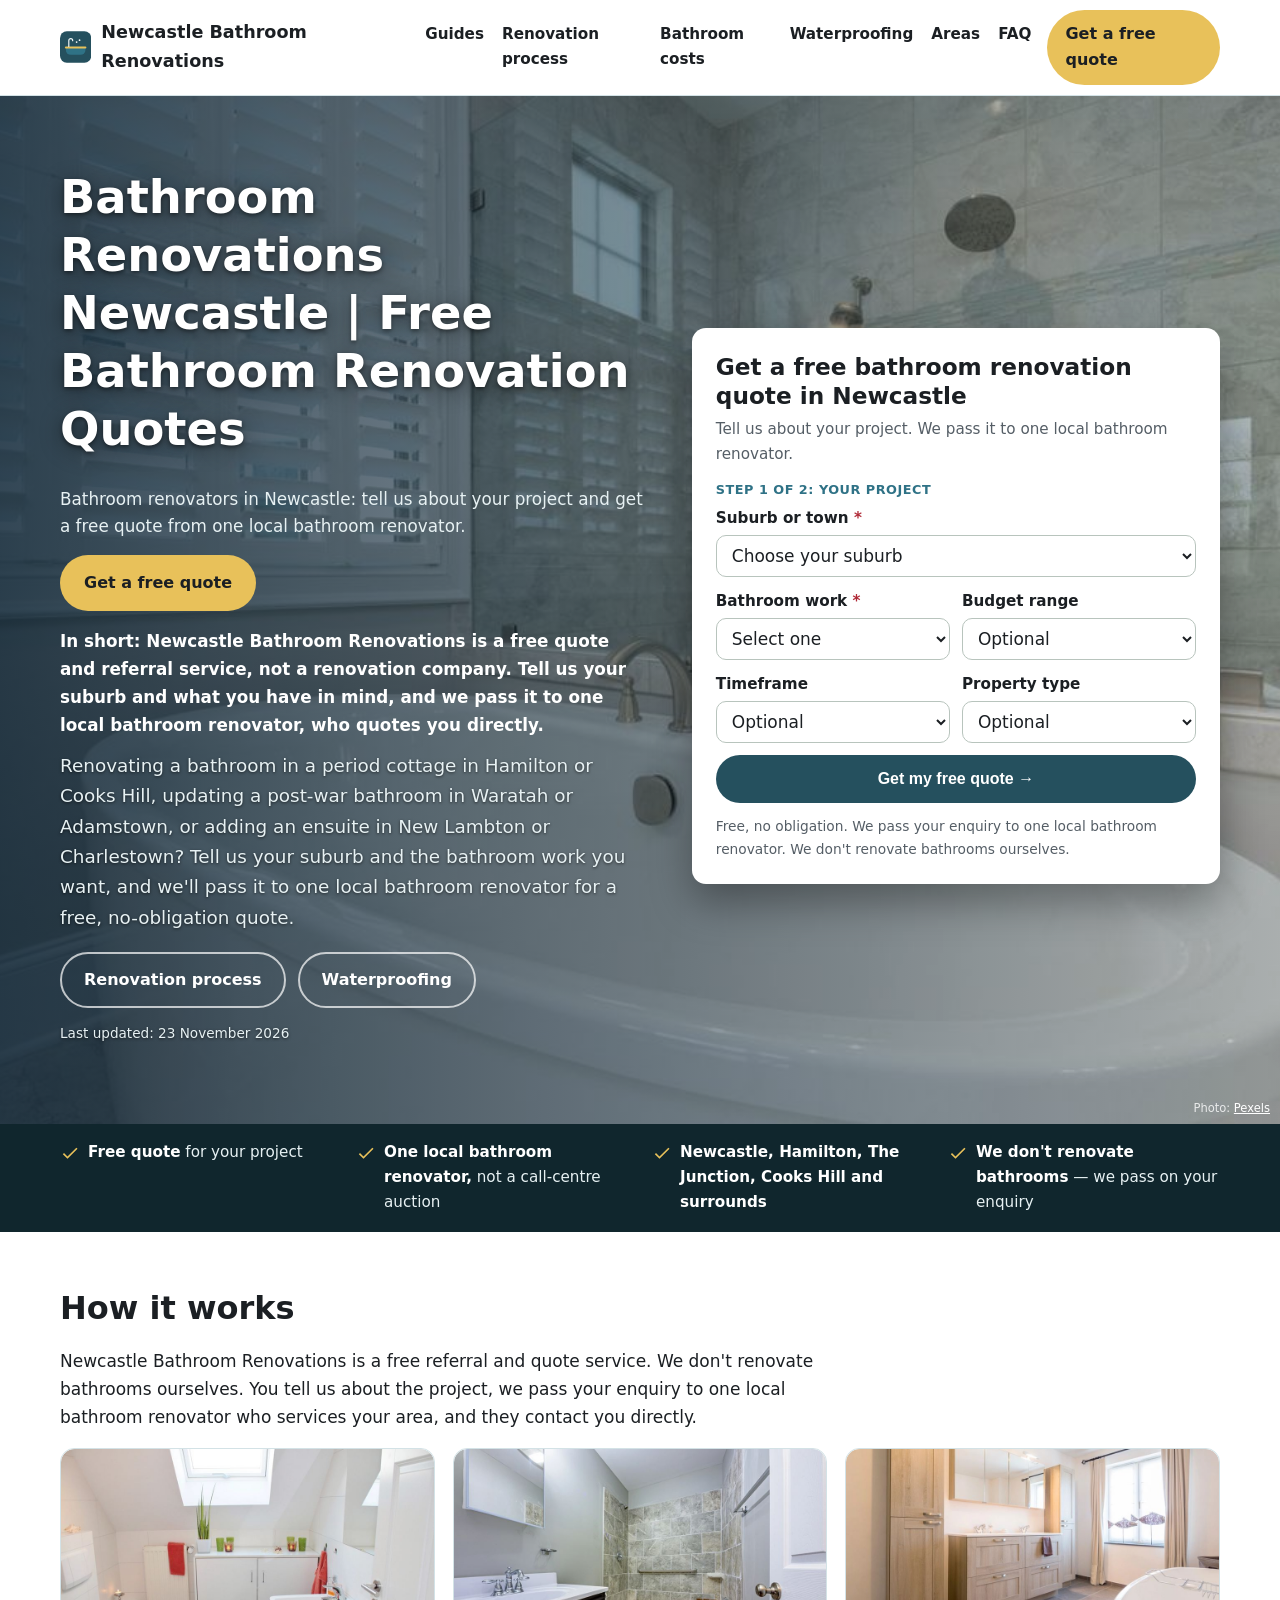
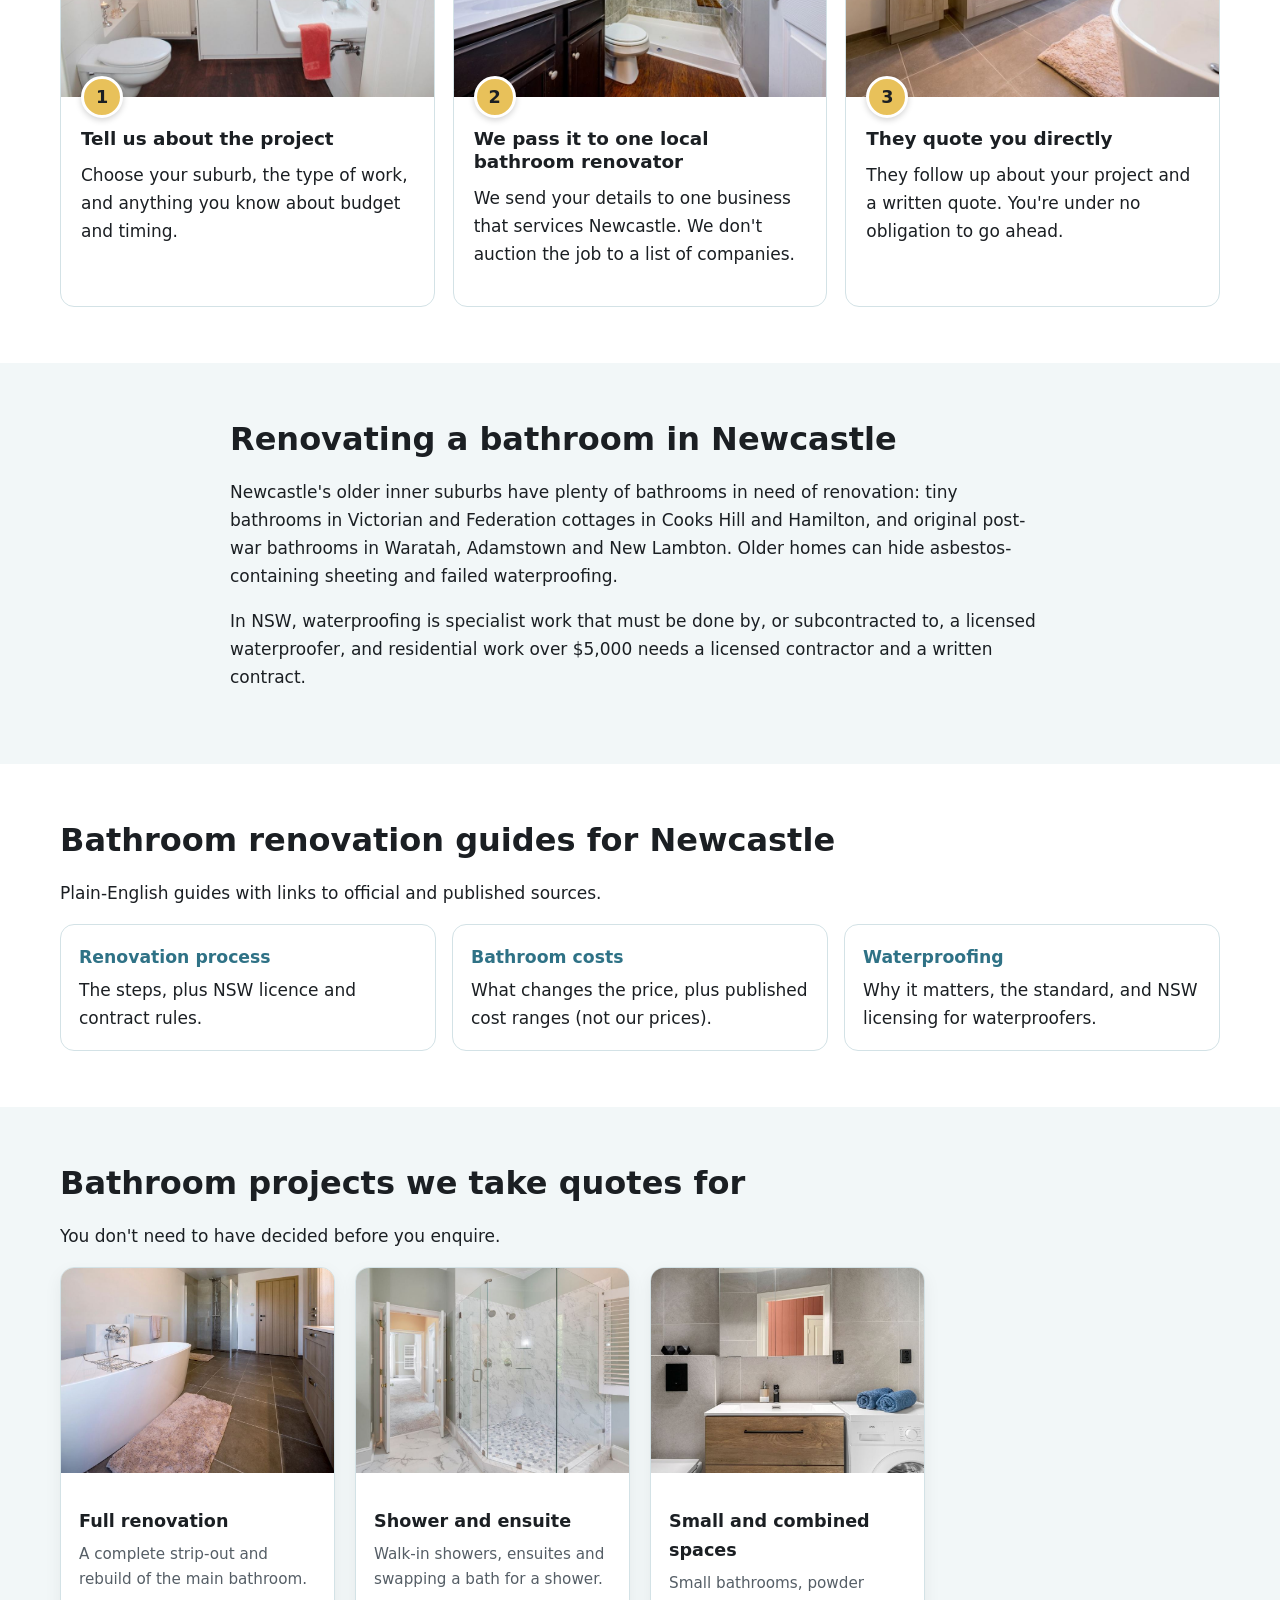
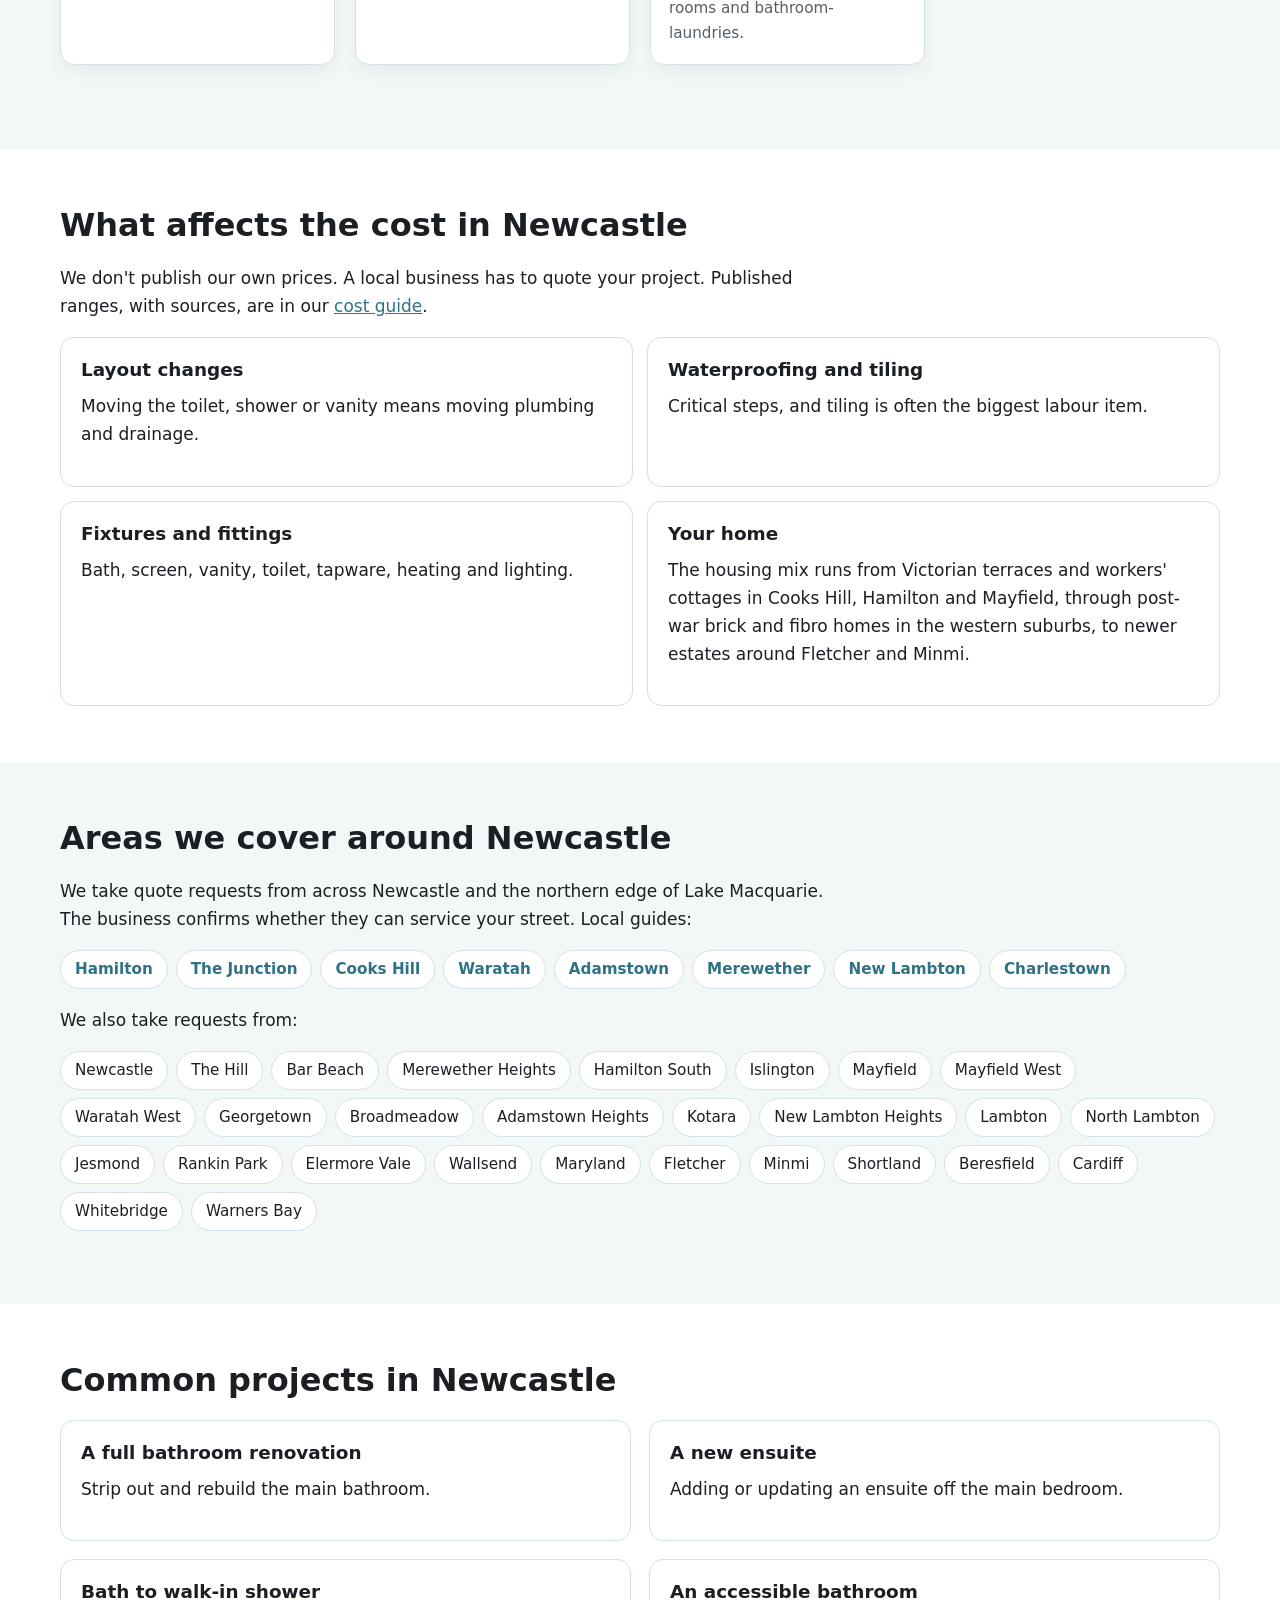
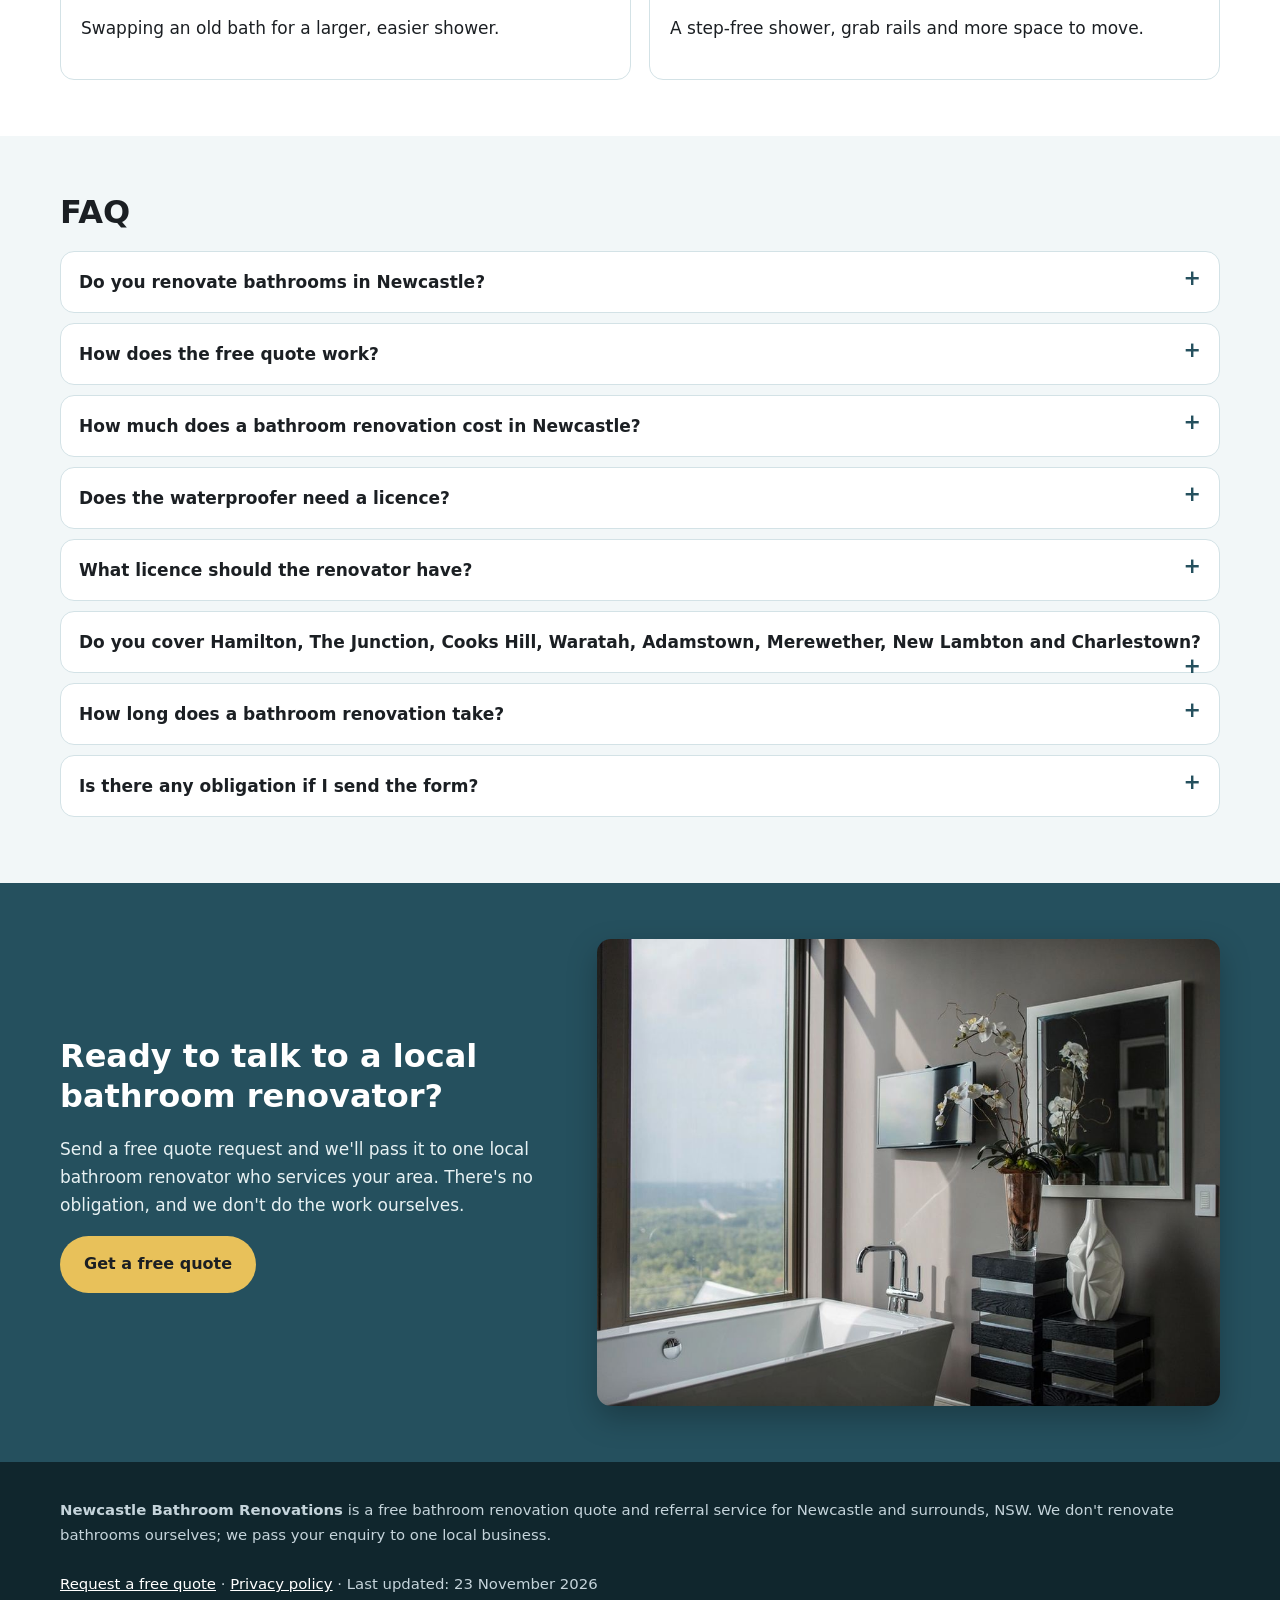
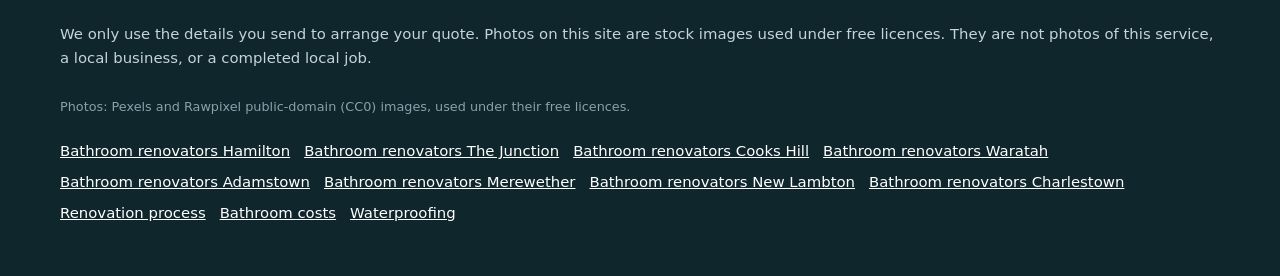
==== index.html @ 6551cc4e "Initial site build" ====
<!doctype html>
<html lang="en-AU">
<head>
<meta charset="utf-8">
<!-- Search Console verification meta tag goes here once the property is created -->
<meta name="viewport" content="width=device-width, initial-scale=1">
<title>Bathroom Renovations Newcastle | Free Bathroom Renovation Quotes</title>
<meta name="description" content="Bathroom renovators in Newcastle, including Hamilton, The Junction, Cooks Hill, Waratah, Adamstown, Merewether, New Lambton and Charlestown. Get a free quote from one local bathroom renovator. We don&#x27;t renovate bathrooms ourselves.">
<link rel="canonical" href="https://newcastlebathroomrenovations.com.au/">
<link rel="icon" href="/favicon.svg" type="image/svg+xml">
<meta name="theme-color" content="#25505e">
<meta property="og:type" content="website">
<meta property="og:locale" content="en_AU">
<meta property="og:site_name" content="Newcastle Bathroom Renovations">
<meta property="og:title" content="Bathroom Renovations Newcastle | Free Bathroom Renovation Quotes">
<meta property="og:description" content="Bathroom renovators in Newcastle, including Hamilton, The Junction, Cooks Hill, Waratah, Adamstown, Merewether, New Lambton and Charlestown. Get a free quote from one local bathroom renovator. We don&#x27;t renovate bathrooms ourselves.">
<meta property="og:url" content="https://newcastlebathroomrenovations.com.au/">
<meta property="og:image" content="https://newcastlebathroomrenovations.com.au/img/hero.jpg">
<meta name="twitter:card" content="summary_large_image">
<meta name="twitter:image" content="https://newcastlebathroomrenovations.com.au/img/hero.jpg">
<script>document.documentElement.classList.add('js')</script>
<link rel="stylesheet" href="/styles.css">
<!-- GA4: Google tag (gtag.js) goes here once the GA4 property for newcastlebathroomrenovations.com.au is created.
<script async src="https://www.googletagmanager.com/gtag/js?id=G-XXXXXXXXXX"></script>
<script>window.dataLayer=window.dataLayer||[];function gtag(){dataLayer.push(arguments);}gtag('js',new Date());gtag('config','G-XXXXXXXXXX');</script>
-->
<script type="application/ld+json">
{
 "@context": "https://schema.org",
 "@type": "WebPage",
 "@id": "https://newcastlebathroomrenovations.com.au/#webpage",
 "url": "https://newcastlebathroomrenovations.com.au/",
 "name": "Bathroom Renovations Newcastle | Free Bathroom Renovation Quotes",
 "description": "Bathroom renovators in Newcastle, including Hamilton, The Junction, Cooks Hill, Waratah, Adamstown, Merewether, New Lambton and Charlestown. Get a free quote from one local bathroom renovator. We don't renovate bathrooms ourselves.",
 "inLanguage": "en-AU",
 "dateModified": "2026-11-23",
 "isPartOf": {
  "@id": "https://newcastlebathroomrenovations.com.au/#website"
 },
 "about": {
  "@id": "https://newcastlebathroomrenovations.com.au/#business"
 }
}
</script>
<script type="application/ld+json">
{
 "@context": "https://schema.org",
 "@type": "LocalBusiness",
 "@id": "https://newcastlebathroomrenovations.com.au/#business",
 "name": "Newcastle Bathroom Renovations",
 "url": "https://newcastlebathroomrenovations.com.au/",
 "description": "Bathroom renovators in Newcastle, including Hamilton, The Junction, Cooks Hill, Waratah, Adamstown, Merewether, New Lambton and Charlestown. Get a free quote from one local bathroom renovator. We don't renovate bathrooms ourselves. A free referral and quote service. It doesn't renovate bathrooms; one local business quotes and does the work.",
 "image": "https://newcastlebathroomrenovations.com.au/img/hero.jpg",
 "areaServed": [
  {
   "@type": "Place",
   "name": "Newcastle, NSW"
  },
  {
   "@type": "Place",
   "name": "Hamilton, NSW"
  },
  {
   "@type": "Place",
   "name": "The Junction, NSW"
  },
  {
   "@type": "Place",
   "name": "Cooks Hill, NSW"
  },
  {
   "@type": "Place",
   "name": "Waratah, NSW"
  },
  {
   "@type": "Place",
   "name": "Adamstown, NSW"
  },
  {
   "@type": "Place",
   "name": "Merewether, NSW"
  },
  {
   "@type": "Place",
   "name": "New Lambton, NSW"
  },
  {
   "@type": "Place",
   "name": "Charlestown, NSW"
  }
 ]
}
</script>
<script type="application/ld+json">
{
 "@context": "https://schema.org",
 "@type": "WebSite",
 "@id": "https://newcastlebathroomrenovations.com.au/#website",
 "name": "Newcastle Bathroom Renovations",
 "url": "https://newcastlebathroomrenovations.com.au/",
 "inLanguage": "en-AU",
 "dateModified": "2026-11-23"
}
</script>
<script type="application/ld+json">
{
 "@context": "https://schema.org",
 "@type": "Service",
 "@id": "https://newcastlebathroomrenovations.com.au/#service",
 "name": "Bathroom renovation quotes in Newcastle",
 "serviceType": "Bathroom renovator referral and quote service",
 "url": "https://newcastlebathroomrenovations.com.au/",
 "provider": {
  "@id": "https://newcastlebathroomrenovations.com.au/#business"
 },
 "areaServed": [
  {
   "@type": "Place",
   "name": "Newcastle, NSW"
  },
  {
   "@type": "Place",
   "name": "Hamilton, NSW"
  },
  {
   "@type": "Place",
   "name": "The Junction, NSW"
  },
  {
   "@type": "Place",
   "name": "Cooks Hill, NSW"
  },
  {
   "@type": "Place",
   "name": "Waratah, NSW"
  },
  {
   "@type": "Place",
   "name": "Adamstown, NSW"
  },
  {
   "@type": "Place",
   "name": "Merewether, NSW"
  },
  {
   "@type": "Place",
   "name": "New Lambton, NSW"
  },
  {
   "@type": "Place",
   "name": "Charlestown, NSW"
  }
 ]
}
</script>
<script type="application/ld+json">
{
 "@context": "https://schema.org",
 "@type": "FAQPage",
 "mainEntity": [
  {
   "@type": "Question",
   "name": "Do you renovate bathrooms in Newcastle?",
   "acceptedAnswer": {
    "@type": "Answer",
    "text": "No. Newcastle Bathroom Renovations is a free quote and referral service. We pass your enquiry to one local bathroom renovator who services your area, and they contact you directly."
   }
  },
  {
   "@type": "Question",
   "name": "How does the free quote work?",
   "acceptedAnswer": {
    "@type": "Answer",
    "text": "Tell us your suburb, the bathroom work you want and your contact details. We send that to one local bathroom renovator, who follows up to inspect and quote. There's no charge and no obligation."
   }
  },
  {
   "@type": "Question",
   "name": "How much does a bathroom renovation cost in Newcastle?",
   "acceptedAnswer": {
    "@type": "Answer",
    "text": "It depends on size, layout changes, waterproofing, tiling and fittings. We don't publish our own prices. Our bathroom cost guide links to published national ranges."
   }
  },
  {
   "@type": "Question",
   "name": "Does the waterproofer need a licence?",
   "acceptedAnswer": {
    "@type": "Answer",
    "text": "In NSW, waterproofing is specialist work. A renovator must subcontract it to a contractor licensed for waterproofing. See our waterproofing guide."
   }
  },
  {
   "@type": "Question",
   "name": "What licence should the renovator have?",
   "acceptedAnswer": {
    "@type": "Answer",
    "text": "In NSW, residential work over $5,000 needs a licensed contractor and a written contract, and work over $20,000 needs Home Building Compensation cover before any deposit."
   }
  },
  {
   "@type": "Question",
   "name": "Do you cover Hamilton, The Junction, Cooks Hill, Waratah, Adamstown, Merewether, New Lambton and Charlestown?",
   "acceptedAnswer": {
    "@type": "Answer",
    "text": "Yes. We take requests from across Newcastle and nearby areas. The renovator confirms whether they can service your street."
   }
  },
  {
   "@type": "Question",
   "name": "How long does a bathroom renovation take?",
   "acceptedAnswer": {
    "@type": "Answer",
    "text": "It depends on the size and scope, and on waterproofing cure times. We don't publish a standard timeframe. Ask the renovator for a written timeline with the quote."
   }
  },
  {
   "@type": "Question",
   "name": "Is there any obligation if I send the form?",
   "acceptedAnswer": {
    "@type": "Answer",
    "text": "No. The request is free, and you don't have to accept the quote."
   }
  }
 ]
}
</script>
</head>
<body>
<a class="skip-link" href="#main">Skip to content</a>
<header class="site-header">
  <div class="wrap">
    <a class="brand" href="/" aria-label="Newcastle Bathroom Renovations home">
      <svg viewBox="0 0 64 64" aria-hidden="true"><rect width="64" height="64" rx="14" fill="#25505e"/><path d="M12 34h40v4a10 10 0 0 1-10 10H22a10 10 0 0 1-10-10z" fill="#2f7286"/><rect x="10" y="31" width="44" height="4" rx="2" fill="#e8c15a"/><path d="M18 31V19a4 4 0 0 1 8 0" fill="none" stroke="#f2f7f8" stroke-width="2.4" stroke-linecap="round"/><circle cx="34" cy="22" r="1.8" fill="#f2f7f8"/><circle cx="40" cy="18" r="1.8" fill="#f2f7f8"/></svg>
      Newcastle Bathroom Renovations
    </a>
    <nav class="nav" aria-label="Main">
      <a href="/#guides">Guides</a><a href="/bathroom-renovation-process/">Renovation process</a><a href="/bathroom-renovation-costs/">Bathroom costs</a><a href="/bathroom-waterproofing/">Waterproofing</a><a href="/#areas">Areas</a><a href="/#faq">FAQ</a>
    </nav>
    <a class="btn btn-call header-call" href="#quote">Get a free quote</a>
  </div>
</header>
<main id="main">
<section class="hero" aria-labelledby="h1">
  <picture class="hero-bg">
    <source media="(max-width: 700px)" srcset="/img/hero-mobile.jpg" width="684" height="720">
    <img src="/img/hero.jpg" width="1280" height="720" alt="Bright bathroom with a freestanding bath and a glass-screened shower" fetchpriority="high" decoding="async">
  </picture>
  <div class="wrap hero-grid">
    <div class="hero-copy">
      <h1 id="h1">Bathroom Renovations Newcastle | Free Bathroom Renovation Quotes</h1>
      <p class="h3-tag">Bathroom renovators in Newcastle: tell us about your project and get a free quote from one local bathroom renovator.</p>
      <p class="h3-cta"><a class="btn btn-call btn-xl" href="#quote">Get a free quote</a></p>
      <p class="summary">In short: Newcastle Bathroom Renovations is a free quote and referral service, not a renovation company. Tell us your suburb and what you have in mind, and we pass it to one local bathroom renovator, who quotes you directly.</p>
      <p class="lead">Renovating a bathroom in a period cottage in Hamilton or Cooks Hill, updating a post-war bathroom in Waratah or Adamstown, or adding an ensuite in New Lambton or Charlestown? Tell us your suburb and the bathroom work you want, and we&#x27;ll pass it to one local bathroom renovator for a free, no-obligation quote.</p>
      <div class="ctas"><a class="btn btn-ghost" href="/bathroom-renovation-process/">Renovation process</a><a class="btn btn-ghost" href="/bathroom-waterproofing/">Waterproofing</a></div>
      <p class="updated">Last updated: 23 November 2026</p>
    </div>
    <div class="hero-form-card" id="quote">
      <h2 id="quote-h">Get a free bathroom renovation quote in Newcastle</h2>
      <p class="form-intro">Tell us about your project. We pass it to one local bathroom renovator.</p>
      <form class="quote-form two-step" id="quote-form" data-form="bathroom_renovation_quote" action="https://formsubmit.co/quotes@newcastlebathroomrenovations.com.au" method="post" novalidate>
        <input type="hidden" name="_subject" value="New quote request – newcastlebathroomrenovations.com.au">
        <input type="hidden" name="_captcha" value="true">
        <input type="hidden" name="_template" value="table">
        <input type="hidden" name="_next" value="https://newcastlebathroomrenovations.com.au/thanks.html?lead=1">
        <input type="hidden" name="_autoresponse" value="Thanks for your bathroom renovation request. We&#x27;ve received it and are passing it to a local bathroom renovator, who&#x27;ll be in touch about your project.">
        <input type="text" name="_honey" style="display:none" tabindex="-1" autocomplete="off" aria-hidden="true">
        <input type="hidden" name="source" value="newcastlebathroomrenovations.com.au">
        <fieldset class="step step-1">
          <legend class="step-label">Step 1 of 2: your project</legend>
          <div class="full"><label for="suburb">Suburb or town <span class="req" aria-hidden="true">*</span></label>
            <select id="suburb" name="suburb" required><option value="">Choose your suburb</option><option>Newcastle</option><option>Cooks Hill</option><option>The Hill</option><option>Bar Beach</option><option>Merewether</option><option>Merewether Heights</option><option>The Junction</option><option>Hamilton</option><option>Hamilton South</option><option>Islington</option><option>Mayfield</option><option>Mayfield West</option><option>Waratah</option><option>Waratah West</option><option>Georgetown</option><option>Broadmeadow</option><option>Adamstown</option><option>Adamstown Heights</option><option>Kotara</option><option>New Lambton</option><option>New Lambton Heights</option><option>Lambton</option><option>North Lambton</option><option>Jesmond</option><option>Rankin Park</option><option>Elermore Vale</option><option>Wallsend</option><option>Maryland</option><option>Fletcher</option><option>Minmi</option><option>Shortland</option><option>Beresfield</option><option>Charlestown</option><option>Cardiff</option><option>Whitebridge</option><option>Warners Bay</option><option value="Other">Other (tell us below)</option></select></div>
          <div class="full other-wrap"><label for="suburb_other">Other suburb or town</label><input id="suburb_other" name="suburb_other" type="text" autocomplete="address-level2"></div>
          <div><label for="proj_type">Bathroom work <span class="req" aria-hidden="true">*</span></label>
            <select id="proj_type" name="bathroom_work" required><option value="">Select one</option><option>Full bathroom renovation</option><option>Ensuite</option><option>Shower or bath update</option><option>Accessible bathroom</option><option>Bathroom and laundry</option><option>Not sure</option></select></div>
          <div><label for="budget">Budget range</label>
            <select id="budget" name="budget"><option value="">Optional</option><option>Under $15,000</option><option>$15,000–$25,000</option><option>$25,000–$35,000</option><option>$35,000–$50,000</option><option>$50,000 or more</option><option>Not sure / want advice</option></select></div>
          <div><label for="timeframe">Timeframe</label>
            <select id="timeframe" name="timeframe"><option value="">Optional</option><option>ASAP / within a month</option><option>Next 1–3 months</option><option>3–6 months</option><option>6–12 months</option><option>Just researching</option></select></div>
          <div><label for="extra1">Property type</label>
            <select id="extra1" name="property_type"><option value="">Optional</option><option>House</option><option>Unit or apartment</option><option>Townhouse</option><option>Not sure</option></select></div>
          <div class="full js-only"><button class="btn btn-primary btn-block" type="button" id="to-step-2">Get my free quote →</button></div>
          <p class="microcopy full">Free, no obligation. We pass your enquiry to one local bathroom renovator. We don't renovate bathrooms ourselves.</p>
          <p class="form-error full" id="step1-error" role="alert" hidden>Please choose your suburb and the bathroom work you want.</p>
        </fieldset>
        <fieldset class="step step-2" id="step-2">
          <legend class="step-label">Step 2 of 2: your details</legend>
          <div><label for="name">Name <span class="req" aria-hidden="true">*</span></label><input id="name" name="name" type="text" autocomplete="name" required></div>
          <div><label for="phone">Phone <span class="req" aria-hidden="true">*</span></label><input id="phone" name="phone" type="tel" autocomplete="tel" inputmode="tel" required></div>
          <div class="full"><label for="email">Email <span class="req" aria-hidden="true">*</span></label><input id="email" name="email" type="email" autocomplete="email" required></div>
          <div class="full"><label for="message">Anything else we should pass on?</label><textarea id="message" name="message" rows="2" placeholder="e.g. main bathroom in Hamilton, swap the bath for a walk-in shower"></textarea></div>
          <p class="consent full">By sending this form you agree we can share your details with one local bathroom renovator so they can quote for your project. See our <a href="/privacy.html">privacy policy</a>.</p>
          <div class="full step2-actions"><button class="btn btn-primary" type="submit">Send my quote request</button><button class="btn-link js-only" type="button" id="back-1">← Back</button></div>
        </fieldset>
      </form>
    </div>
  </div>
  <p class="photo-credit">Photo: <a href="https://www.pexels.com/photo/elegant-bathroom-with-freestanding-tub-and-shower-36777588/" rel="noopener">Pexels</a></p>
</section>
<section class="trust" aria-label="Why use this service">
  <ul class="wrap trust-list">
    <li><svg viewBox="0 0 24 24" aria-hidden="true"><path fill="currentColor" d="M9 16.2 4.8 12l-1.4 1.4L9 19 21 7l-1.4-1.4z"/></svg><span><strong>Free quote</strong> for your project</span></li>
    <li><svg viewBox="0 0 24 24" aria-hidden="true"><path fill="currentColor" d="M9 16.2 4.8 12l-1.4 1.4L9 19 21 7l-1.4-1.4z"/></svg><span><strong>One local bathroom renovator,</strong> not a call-centre auction</span></li>
    <li><svg viewBox="0 0 24 24" aria-hidden="true"><path fill="currentColor" d="M9 16.2 4.8 12l-1.4 1.4L9 19 21 7l-1.4-1.4z"/></svg><span><strong>Newcastle, Hamilton, The Junction, Cooks Hill and surrounds</strong></span></li>
    <li><svg viewBox="0 0 24 24" aria-hidden="true"><path fill="currentColor" d="M9 16.2 4.8 12l-1.4 1.4L9 19 21 7l-1.4-1.4z"/></svg><span><strong>We don't renovate bathrooms</strong> — we pass on your enquiry</span></li>
  </ul>
</section>
<section id="how" aria-labelledby="how-h">
  <div class="wrap">
    <h2 id="how-h">How it works</h2>
    <p class="intro">Newcastle Bathroom Renovations is a free referral and quote service. We don't renovate bathrooms ourselves. You tell us about the project, we pass your enquiry to one local bathroom renovator who services your area, and they contact you directly.</p>
    <div class="grid grid-3">
      <article class="card step-card">
        <div class="step-img"><img src="/img/step1.jpg" width="900" height="600" alt="Illustration for telling us about your project" loading="lazy" decoding="async"></div>
        <div class="step-body"><span class="step-num">1</span><h3>Tell us about the project</h3><p>Choose your suburb, the type of work, and anything you know about budget and timing.</p></div>
      </article>
      <article class="card step-card">
        <div class="step-img"><img src="/img/step2.jpg" width="900" height="600" alt="Illustration for passing the enquiry to a local business" loading="lazy" decoding="async"></div>
        <div class="step-body"><span class="step-num">2</span><h3>We pass it to one local bathroom renovator</h3><p>We send your details to one business that services Newcastle. We don't auction the job to a list of companies.</p></div>
      </article>
      <article class="card step-card">
        <div class="step-img"><img src="/img/step3.jpg" width="900" height="600" alt="Illustration for a site visit and written quote" loading="lazy" decoding="async"></div>
        <div class="step-body"><span class="step-num">3</span><h3>They quote you directly</h3><p>They follow up about your project and a written quote. You're under no obligation to go ahead.</p></div>
      </article>
    </div>
  </div>
</section>
<section class="alt" id="local" aria-labelledby="local-h">
  <div class="wrap narrow-copy">
    <h2 id="local-h">Renovating a bathroom in Newcastle</h2>
    <p>Newcastle's older inner suburbs have plenty of bathrooms in need of renovation: tiny bathrooms in Victorian and Federation cottages in Cooks Hill and Hamilton, and original post-war bathrooms in Waratah, Adamstown and New Lambton. Older homes can hide asbestos-containing sheeting and failed waterproofing.</p><p>In NSW, waterproofing is specialist work that must be done by, or subcontracted to, a licensed waterproofer, and residential work over $5,000 needs a licensed contractor and a written contract.</p>
  </div>
</section>
<section id="guides" aria-labelledby="guides-h">
  <div class="wrap">
    <h2 id="guides-h">Bathroom renovation guides for Newcastle</h2>
    <p class="intro">Plain-English guides with links to official and published sources.</p>
    <div class="guide-cards"><a href="/bathroom-renovation-process/"><strong>Renovation process</strong> The steps, plus NSW licence and contract rules.</a><a href="/bathroom-renovation-costs/"><strong>Bathroom costs</strong> What changes the price, plus published cost ranges (not our prices).</a><a href="/bathroom-waterproofing/"><strong>Waterproofing</strong> Why it matters, the standard, and NSW licensing for waterproofers.</a></div>
  </div>
</section>
<section class="alt" id="types" aria-labelledby="types-h">
  <div class="wrap">
    <h2 id="types-h">Bathroom projects we take quotes for</h2>
    <p class="intro">You don't need to have decided before you enquire.</p>
    <div class="photo-cards type-grid">
      <a class="photo-card" href="/bathroom-renovation-process/"><span class="pc-img"><img src="/img/type1.jpg" width="900" height="675" alt="Bathroom with a freestanding bath and timber floor" loading="lazy" decoding="async"></span><span class="pc-body"><strong class="pc-title">Full renovation</strong><span class="pc-text">A complete strip-out and rebuild of the main bathroom.</span></span></a>
      <a class="photo-card" href="/bathroom-renovation-process/"><span class="pc-img"><img src="/img/type2.jpg" width="900" height="675" alt="Walk-in shower with marble-look tiles and a glass screen" loading="lazy" decoding="async"></span><span class="pc-body"><strong class="pc-title">Shower and ensuite</strong><span class="pc-text">Walk-in showers, ensuites and swapping a bath for a shower.</span></span></a>
      <a class="photo-card" href="/bathroom-renovation-process/"><span class="pc-img"><img src="/img/type3.jpg" width="900" height="675" alt="Small modern bathroom with a timber vanity and washing machine" loading="lazy" decoding="async"></span><span class="pc-body"><strong class="pc-title">Small and combined spaces</strong><span class="pc-text">Small bathrooms, powder rooms and bathroom-laundries.</span></span></a>
    </div>
  </div>
</section>
<section id="costs" aria-labelledby="costs-h">
  <div class="wrap">
    <h2 id="costs-h">What affects the cost in Newcastle</h2>
    <p class="intro">We don't publish our own prices. A local business has to quote your project. Published ranges, with sources, are in our <a href="/bathroom-renovation-costs/">cost guide</a>.</p>
    <div class="factor-grid"><article class="card"><h3>Layout changes</h3><p>Moving the toilet, shower or vanity means moving plumbing and drainage.</p></article><article class="card"><h3>Waterproofing and tiling</h3><p>Critical steps, and tiling is often the biggest labour item.</p></article><article class="card"><h3>Fixtures and fittings</h3><p>Bath, screen, vanity, toilet, tapware, heating and lighting.</p></article><article class="card"><h3>Your home</h3><p>The housing mix runs from Victorian terraces and workers&#x27; cottages in Cooks Hill, Hamilton and Mayfield, through post-war brick and fibro homes in the western suburbs, to newer estates around Fletcher and Minmi.</p></article></div>
  </div>
</section>
<section class="alt" id="areas" aria-labelledby="areas-h">
  <div class="wrap">
    <h2 id="areas-h">Areas we cover around Newcastle</h2>
    <p class="intro">We take quote requests from across Newcastle and the northern edge of Lake Macquarie. The business confirms whether they can service your street. Local guides:</p>
    <ul class="areas"><li><a href="/bathroom-renovations-hamilton/">Hamilton</a></li><li><a href="/bathroom-renovations-the-junction/">The Junction</a></li><li><a href="/bathroom-renovations-cooks-hill/">Cooks Hill</a></li><li><a href="/bathroom-renovations-waratah/">Waratah</a></li><li><a href="/bathroom-renovations-adamstown/">Adamstown</a></li><li><a href="/bathroom-renovations-merewether/">Merewether</a></li><li><a href="/bathroom-renovations-new-lambton/">New Lambton</a></li><li><a href="/bathroom-renovations-charlestown/">Charlestown</a></li></ul>
    <p class="intro">We also take requests from:</p>
    <ul class="areas"><li>Newcastle</li><li>The Hill</li><li>Bar Beach</li><li>Merewether Heights</li><li>Hamilton South</li><li>Islington</li><li>Mayfield</li><li>Mayfield West</li><li>Waratah West</li><li>Georgetown</li><li>Broadmeadow</li><li>Adamstown Heights</li><li>Kotara</li><li>New Lambton Heights</li><li>Lambton</li><li>North Lambton</li><li>Jesmond</li><li>Rankin Park</li><li>Elermore Vale</li><li>Wallsend</li><li>Maryland</li><li>Fletcher</li><li>Minmi</li><li>Shortland</li><li>Beresfield</li><li>Cardiff</li><li>Whitebridge</li><li>Warners Bay</li></ul>
  </div>
</section>
<section id="jobs" aria-labelledby="jobs-h">
  <div class="wrap">
    <h2 id="jobs-h">Common projects in Newcastle</h2>
    <div class="grid grid-2"><article class="card"><h3>A full bathroom renovation</h3><p>Strip out and rebuild the main bathroom.</p></article><article class="card"><h3>A new ensuite</h3><p>Adding or updating an ensuite off the main bedroom.</p></article><article class="card"><h3>Bath to walk-in shower</h3><p>Swapping an old bath for a larger, easier shower.</p></article><article class="card"><h3>An accessible bathroom</h3><p>A step-free shower, grab rails and more space to move.</p></article></div>
  </div>
</section>
<section class="alt" id="faq" aria-labelledby="faq-h">
  <div class="wrap">
    <h2 id="faq-h">FAQ</h2>
    <details><summary>Do you renovate bathrooms in Newcastle?</summary><p>No. Newcastle Bathroom Renovations is a free quote and referral service. We pass your enquiry to one local bathroom renovator who services your area, and they contact you directly.</p></details>
<details><summary>How does the free quote work?</summary><p>Tell us your suburb, the bathroom work you want and your contact details. We send that to one local bathroom renovator, who follows up to inspect and quote. There's no charge and no obligation.</p></details>
<details><summary>How much does a bathroom renovation cost in Newcastle?</summary><p>It depends on size, layout changes, waterproofing, tiling and fittings. We don't publish our own prices. Our <a href="/bathroom-renovation-costs/">bathroom cost guide</a> links to published national ranges.</p></details>
<details><summary>Does the waterproofer need a licence?</summary><p>In NSW, waterproofing is specialist work. A renovator must subcontract it to a contractor licensed for waterproofing. See our <a href="/bathroom-waterproofing/">waterproofing guide</a>.</p></details>
<details><summary>What licence should the renovator have?</summary><p>In NSW, residential work over $5,000 needs a licensed contractor and a written contract, and work over $20,000 needs Home Building Compensation cover before any deposit.</p></details>
<details><summary>Do you cover Hamilton, The Junction, Cooks Hill, Waratah, Adamstown, Merewether, New Lambton and Charlestown?</summary><p>Yes. We take requests from across Newcastle and nearby areas. The renovator confirms whether they can service your street.</p></details>
<details><summary>How long does a bathroom renovation take?</summary><p>It depends on the size and scope, and on waterproofing cure times. We don't publish a standard timeframe. Ask the renovator for a written timeline with the quote.</p></details>
<details><summary>Is there any obligation if I send the form?</summary><p>No. The request is free, and you don't have to accept the quote.</p></details>
  </div>
</section>
<section class="quote" id="close" aria-labelledby="close-h">
  <div class="wrap closing-grid">
    <div>
      <h2 id="close-h">Ready to talk to a local bathroom renovator?</h2>
      <p>Send a free quote request and we'll pass it to one local bathroom renovator who services your area. There's no obligation, and we don't do the work ourselves.</p>
      <p><a class="btn btn-call" href="#quote">Get a free quote</a></p>
    </div>
    <div class="closing-photo"><img src="/img/closing.jpg" width="1000" height="750" alt="Closing illustration" loading="lazy" decoding="async"></div>
  </div>
</section>
</main>
<footer class="site-footer">
  <div class="wrap">
    <p><strong>Newcastle Bathroom Renovations</strong> is a free bathroom renovation quote and referral service for Newcastle and surrounds, NSW. We don't renovate bathrooms ourselves; we pass your enquiry to one local business.</p>
    <p><a href="#quote">Request a free quote</a> · <a href="/privacy.html">Privacy policy</a> · Last updated: 23 November 2026</p>
    <p>We only use the details you send to arrange your quote. Photos on this site are stock images used under free licences. They are not photos of this service, a local business, or a completed local job.</p>
    <p class="credit-line">Photos: Pexels and Rawpixel public-domain (CC0) images, used under their free licences.</p>
    <p class="footer-links"><a href="/bathroom-renovations-hamilton/">Bathroom renovators Hamilton</a> <a href="/bathroom-renovations-the-junction/">Bathroom renovators The Junction</a> <a href="/bathroom-renovations-cooks-hill/">Bathroom renovators Cooks Hill</a> <a href="/bathroom-renovations-waratah/">Bathroom renovators Waratah</a> <a href="/bathroom-renovations-adamstown/">Bathroom renovators Adamstown</a> <a href="/bathroom-renovations-merewether/">Bathroom renovators Merewether</a> <a href="/bathroom-renovations-new-lambton/">Bathroom renovators New Lambton</a> <a href="/bathroom-renovations-charlestown/">Bathroom renovators Charlestown</a> <a href="/bathroom-renovation-process/">Renovation process</a> <a href="/bathroom-renovation-costs/">Bathroom costs</a> <a href="/bathroom-waterproofing/">Waterproofing</a></p>
  </div>
</footer>

<div class="mobile-call" aria-label="Quick contact">
  <a class="btn btn-call" href="#quote">Get a free quote</a>
</div>
<script src="/form.js" defer></script>
<script>(function(){var b=document.querySelector('.mobile-call'),q=document.getElementById('quote');if(!b||!q||!('IntersectionObserver' in window))return;new IntersectionObserver(function(e){b.classList.toggle('mc-off',e[0].isIntersecting)},{threshold:.15}).observe(q)})();</script>

</body>
</html>
---- styles.css ----
:root{
  --green:#25505e;--green-2:#2f7286;--yellow:#e8c15a;--ink:#1b1f23;--muted:#555e66;
  --bg:#ffffff;--soft:#f2f7f8;--line:#d3e2e6;--radius:14px;--max:1200px;
}
*{box-sizing:border-box}
html{scroll-behavior:smooth}
body{margin:0;font-family:system-ui,-apple-system,"Segoe UI",Roboto,Arial,sans-serif;color:var(--ink);background:var(--bg);line-height:1.65;font-size:17px;padding-bottom:72px}
@media(min-width:800px){body{padding-bottom:0}}
img,svg{max-width:100%}
a{color:var(--green-2)}
a:focus-visible,button:focus-visible,input:focus-visible,select:focus-visible,textarea:focus-visible{outline:3px solid var(--yellow);outline-offset:2px}
.wrap{max-width:var(--max);margin:0 auto;padding:0 20px}
.skip-link{position:absolute;left:-999px;top:0;background:#fff;padding:8px 12px;z-index:100}
.skip-link:focus{left:8px}
h1,h2,h3{line-height:1.25;margin:0 0 .6em}
h1{font-size:clamp(1.9rem,4.5vw,2.9rem)}
h2{font-size:clamp(1.5rem,3vw,2rem);margin-top:0}
h3{font-size:1.15rem}
p{margin:0 0 1em}

/* header */
.site-header{background:#fff;border-bottom:1px solid var(--line);position:sticky;top:0;z-index:50}
.site-header .wrap{display:flex;align-items:center;justify-content:space-between;gap:16px;padding-top:10px;padding-bottom:10px}
.brand{display:flex;align-items:center;gap:10px;font-weight:800;color:var(--ink);text-decoration:none;font-size:1.1rem}
.brand svg{width:34px;height:34px}
.nav{display:none;gap:18px}
.nav a{color:var(--ink);text-decoration:none;font-weight:600;font-size:.95rem}
.nav a:hover{color:var(--green-2)}
@media(min-width:900px){.nav{display:flex}}

/* buttons */
.btn{display:inline-flex;align-items:center;justify-content:center;gap:8px;font-weight:700;border-radius:999px;padding:13px 22px;text-decoration:none;border:2px solid transparent;cursor:pointer;font-size:1rem}
.btn svg{width:20px;height:20px}
.btn-call{background:var(--yellow);color:#1b1f23}
.btn-call:hover{background:#e8c15a}
.btn-ghost{background:transparent;color:#fff;border-color:rgba(255,255,255,.7)}
.btn-ghost:hover{background:rgba(255,255,255,.12)}
.btn-primary{background:var(--green);color:#fff}
.btn-primary:hover{background:var(--green-2)}
.header-call{display:none}
@media(min-width:600px){.header-call{display:inline-flex;padding:9px 16px}}

/* hero */
.hero{background:linear-gradient(135deg,#25505e 0%,#2f7286 60%,#2f7286 100%);color:#fff;padding:48px 0 56px}
.hero .wrap{display:grid;gap:32px}
@media(min-width:900px){.hero .wrap{grid-template-columns:1.15fr .85fr;align-items:center}}
.hero p.lead{font-size:1.15rem;color:#e7f1f3;max-width:38em}
.hero .ctas{display:flex;flex-wrap:wrap;gap:12px;margin:22px 0 18px}
.ticks{list-style:none;padding:0;margin:0;display:grid;gap:6px;color:#e7f1f3}
.ticks li{display:flex;gap:8px;align-items:flex-start}
.ticks svg{flex:0 0 20px;width:20px;height:20px;margin-top:3px}
.hero-card{background:#fff;color:var(--ink);border-radius:var(--radius);padding:22px;box-shadow:0 12px 30px rgba(0,0,0,.18)}
.hero-card h2{font-size:1.25rem}
.hero-card ol{margin:0;padding-left:1.2em}
.hero-card li{margin-bottom:.5em}

/* sections */
section{padding:56px 0}
section.alt{background:var(--soft)}
.intro{max-width:46em}
.grid{display:grid;gap:18px}
@media(min-width:700px){.grid-2{grid-template-columns:1fr 1fr}.grid-3{grid-template-columns:repeat(3,1fr)}}
.card{background:#fff;border:1px solid var(--line);border-radius:var(--radius);padding:20px}
.card .size{display:inline-block;background:var(--green);color:#fff;font-weight:800;border-radius:8px;padding:3px 10px;margin-bottom:8px}
.icon{width:36px;height:36px;color:var(--green);margin-bottom:6px}

table{width:100%;border-collapse:collapse;background:#fff;border-radius:var(--radius);overflow:hidden;border:1px solid var(--line)}
caption{text-align:left;font-weight:700;padding:0 0 10px}
th,td{padding:12px 14px;text-align:left;border-bottom:1px solid var(--line);vertical-align:top}
th{background:#e4eef0;font-size:.95rem}
.table-scroll{overflow-x:auto}
.note{font-size:.93rem;color:var(--muted)}
.yes h3{color:var(--green)}
.no h3{color:#b02a37}
ul.clean{padding-left:1.1em;margin:0}
ul.clean li{margin-bottom:.35em}

.areas{display:flex;flex-wrap:wrap;gap:8px;list-style:none;padding:0;margin:0 0 1em}
.areas li{background:#fff;border:1px solid var(--line);border-radius:999px;padding:6px 14px;font-size:.95rem}

/* faq */
details{background:#fff;border:1px solid var(--line);border-radius:var(--radius);padding:4px 18px;margin-bottom:10px}
summary{cursor:pointer;font-weight:700;padding:12px 0;list-style:none}
summary::-webkit-details-marker{display:none}
summary::after{content:"+";float:right;font-size:1.3rem;line-height:1;color:var(--green)}
details[open] summary::after{content:"–"}

/* form */
.quote{background:var(--green);color:#fff}
.quote .wrap{display:grid;gap:28px}
@media(min-width:900px){.quote .wrap{grid-template-columns:.8fr 1.2fr}}
.quote p{color:#e7f1f3}
form.quote-form{background:#fff;color:var(--ink);border-radius:var(--radius);padding:22px;display:grid;gap:14px}
@media(min-width:600px){form.quote-form{grid-template-columns:1fr 1fr}.full{grid-column:1/-1}}
label{display:block;font-weight:600;font-size:.95rem;margin-bottom:4px}
input,select,textarea{width:100%;font:inherit;padding:11px 12px;border:1.5px solid #b8c4bd;border-radius:10px;background:#fff;color:var(--ink)}
textarea{min-height:110px;resize:vertical}
.req{color:#b02a37}
.consent{font-size:.88rem;color:var(--muted)}

/* footer */
.site-footer{background:#10262d;color:#c5d4db;padding:36px 0;font-size:.93rem}
.site-footer a{color:#fff}
.site-footer .wrap{display:grid;gap:10px}

/* sticky mobile call bar */
.mobile-call{position:fixed;left:0;right:0;bottom:0;z-index:60;display:flex;gap:8px;padding:10px 12px;background:#fff;border-top:1px solid var(--line);box-shadow:0 -6px 18px rgba(0,0,0,.08)}
.mobile-call .btn{flex:1;padding:12px 10px}
@media(min-width:800px){.mobile-call{display:none}}

.legal{max-width:46em;padding:40px 20px 60px;margin:0 auto}
.legal h1{font-size:2rem}

/* images */
.about-grid{display:grid;gap:28px;align-items:center}
@media(min-width:900px){.about-grid{grid-template-columns:1.2fr .8fr}}
figure{margin:0}
.photo img{width:100%;height:auto;display:block;border-radius:var(--radius)}
.photo figcaption,.size-figs figcaption{font-size:.85rem;color:var(--muted);margin-top:6px}
.local-photo{max-width:720px;margin-top:8px}
.size-figs{display:grid;gap:14px;margin:6px 0 10px;grid-template-columns:1fr}
@media(min-width:600px){.size-figs{grid-template-columns:1fr 1fr}}
.size-figs img{width:100%;height:auto;display:block;border-radius:10px;border:1px solid var(--line);background:#f2f7f8}
.size-figs figcaption{font-weight:700;color:var(--ink)}
.credits{font-size:.8rem;color:#8aa0ab}

/* banner hero */
.hero{position:relative;overflow:hidden;background:#10262d;padding:56px 0 64px}
.hero-bg,.hero-bg img{position:absolute;inset:0;width:100%;height:100%}
.hero-bg img{object-fit:cover;object-position:center 40%;filter:brightness(1.08)}
.hero::before{content:"";position:absolute;inset:0;z-index:1;background:linear-gradient(90deg,rgba(6,30,48,.82) 0%,rgba(6,30,48,.55) 42%,rgba(6,30,48,.22) 100%)}
.hero .wrap.hero-grid{position:relative;z-index:2;display:grid;gap:32px;align-items:center}
@media(min-width:960px){.hero .wrap.hero-grid{grid-template-columns:1.05fr .95fr;gap:48px}.hero{padding:72px 0 80px}}
.hero h1{text-shadow:0 2px 4px rgba(0,0,0,.45),0 4px 22px rgba(0,0,0,.45)}
.hero .lead,.hero .updated{text-shadow:0 1px 3px rgba(0,0,0,.6)}
.hero-copy .ticks{margin:6px 0 20px}
.hero-copy .ctas{margin:0}
.hero-form-card{background:#fff;color:var(--ink);border-radius:var(--radius);padding:24px;box-shadow:0 18px 40px rgba(0,0,0,.35);scroll-margin-top:80px}
.hero-form-card h2{font-size:1.45rem;margin-bottom:.3em}
.hero-form-card .form-intro{color:var(--muted);font-size:.95rem;margin-bottom:12px}
.hero-form-card form.quote-form{padding:0;box-shadow:none;border-radius:0;gap:12px}
.hero-form-card input,.hero-form-card select,.hero-form-card textarea{padding:9px 11px}
.hero-form-card textarea{min-height:72px}
.hero-form-card .consent{margin:10px 0 0}
.photo-credit{position:absolute;right:10px;bottom:6px;z-index:2;margin:0;font-size:.72rem;color:rgba(255,255,255,.8)}
.photo-credit a{color:#fff}
.how-card{background:#fff;color:var(--ink);border-radius:var(--radius);padding:22px}
.how-card ol{margin:0;padding-left:1.2em}.how-card li{margin-bottom:.5em}

/* v2 */
.hero .lead{color:#fff}
.updated{font-size:.85rem;color:#e7f1f3;margin:14px 0 0}
.updated-dark{font-size:.9rem;color:var(--muted);font-weight:600;margin-top:-.4em}
fieldset{border:0;margin:0;padding:0;min-width:0}
.step{display:grid;gap:12px;grid-template-columns:1fr}
@media(min-width:600px){.step{grid-template-columns:1fr 1fr}}
.step-label{font-size:.8rem;font-weight:700;text-transform:uppercase;letter-spacing:.04em;color:var(--green-2);margin-bottom:6px;padding:0}
.step-2{margin-top:16px}
.js .is-step-1 .step-2{display:none}
.js .is-step-2 .step-1{display:none}
.js .is-step-2 .step-2{margin-top:0}
.js-only{display:none}
.js .js-only{display:block}
.js .step2-actions .js-only{display:inline-block}
.other-wrap{display:none}.other-wrap.show{display:block}
html:not(.js) .other-wrap{display:block}
.btn-block{width:100%}
.btn-link{background:none;border:0;color:var(--green-2);font:inherit;font-weight:600;cursor:pointer;margin-left:14px;text-decoration:underline}
.microcopy{font-size:.86rem;color:var(--muted);margin:0}
.form-error{color:#b02a37;font-weight:600;font-size:.9rem;margin:0}
[aria-invalid="true"]{border-color:#b02a37}
.hero-form-card .quote-form{display:block}
.trust{background:#10262d;color:#e7f1f3;padding:16px 0}
.trust-list{list-style:none;margin:0 auto;display:grid;gap:10px 24px;grid-template-columns:1fr}
@media(min-width:700px){.trust-list{grid-template-columns:1fr 1fr}}
@media(min-width:1000px){.trust-list{grid-template-columns:repeat(4,1fr)}}
.trust-list li{display:flex;gap:8px;align-items:flex-start;font-size:.95rem}
.trust-list svg{flex:0 0 20px;width:20px;height:20px;color:var(--yellow);margin-top:3px}
.trust-list strong{color:#fff}
ol.steps{list-style:none;padding:0;margin:0 0 16px}
.step-num{display:inline-grid;place-items:center;width:34px;height:34px;border-radius:50%;background:var(--yellow);color:#1b1f23;font-weight:800;margin-bottom:8px}
.equiv{font-weight:700;color:var(--green-2);margin:-.2em 0 .5em}
.price-table td{white-space:nowrap}
.area-groups{display:grid;gap:8px 28px;margin-bottom:12px}
@media(min-width:800px){.area-groups{grid-template-columns:1fr 1fr}}
.area-group h3{font-size:1rem;margin:10px 0 8px}
/* photo cards */
.photo-cards{display:grid;gap:20px;grid-template-columns:1fr;margin:10px 0 28px}
@media(min-width:620px){.photo-cards{grid-template-columns:1fr 1fr}}
@media(min-width:1000px){.photo-cards{grid-template-columns:repeat(4,1fr)}}
.photo-card{position:relative;display:flex;flex-direction:column;background:#fff;border:1px solid var(--line);border-radius:var(--radius);overflow:hidden;text-decoration:none;color:var(--ink);box-shadow:0 6px 18px rgba(0,0,0,.06);transition:transform .15s,box-shadow .15s}
.photo-card:hover{transform:translateY(-2px);box-shadow:0 10px 24px rgba(0,0,0,.1)}
.pc-img{display:block;aspect-ratio:4/3;overflow:hidden;background:#f2f7f8}
.pc-img img{width:100%;height:100%;object-fit:cover;display:block}
.pc-svg img{object-fit:contain;padding:12px}
.pc-icon{position:absolute;left:18px;top:-26px;width:52px;height:52px;border-radius:50%;background:var(--yellow);color:#10262d;display:grid;place-items:center;border:4px solid #fff;box-shadow:0 4px 10px rgba(0,0,0,.15)}
.pc-icon svg{width:24px;height:24px}
.pc-body{position:relative;display:block;padding:34px 18px 18px}
.pc-title{display:block;font-size:1.1rem;margin-bottom:6px}
.pc-text{display:block;font-size:.95rem;color:var(--muted)}
.more-jobs h3{margin-bottom:.4em}
/* truck band */
.band-wrap{padding:8px 0 48px}
.truck-band{position:relative;border-radius:var(--radius);overflow:hidden;min-height:260px;display:flex;align-items:flex-end}
.truck-band img{position:absolute;inset:0;width:100%;height:100%;object-fit:cover;object-position:center 60%}
.truck-band::after{content:"";position:absolute;inset:0;background:linear-gradient(90deg,rgba(6,30,48,.72) 0%,rgba(6,30,48,.35) 55%,rgba(6,30,48,0) 100%)}
.band-text{position:relative;z-index:1;padding:28px;max-width:560px}
.band-line{color:#fff;font-size:clamp(1.4rem,3vw,2rem);font-weight:800;line-height:1.2;margin:0 0 16px;text-shadow:0 2px 8px rgba(0,0,0,.4)}
@media(min-width:900px){.truck-band{min-height:420px;align-items:center}.band-text{padding:44px}}
.closing-inner{display:grid;gap:12px;align-items:center}
@media(min-width:900px){.quote .wrap.closing-inner{grid-template-columns:1fr auto}}
.closing-grid{display:grid;gap:28px;align-items:center}
@media(min-width:900px){.quote .wrap.closing-grid{grid-template-columns:.9fr 1.1fr}}
.closing-photo img{width:100%;height:auto;display:block;border-radius:var(--radius);box-shadow:0 12px 30px rgba(0,0,0,.25)}

/* How it works step photos */
.step-card{padding:0;overflow:hidden;display:flex;flex-direction:column}
.step-img{display:block;aspect-ratio:3/2;background:#e4eef0}
.step-img img{display:block;width:100%;height:100%;object-fit:cover;border-radius:var(--radius) var(--radius) 0 0}
.step-body{position:relative;padding:30px 20px 20px}
.step-card .step-num{position:absolute;top:-21px;left:20px;width:42px;height:42px;margin:0;font-size:1.1rem;border:3px solid #fff;box-shadow:0 2px 6px rgba(0,0,0,.18)}
.step-card h3{margin-top:0}

/* seo-pages-v1 */
.page-hero{background:var(--green);color:#fff;padding:34px 0 38px}
.page-hero h1{color:#fff;margin-bottom:.4em}
.page-hero .lead{color:#fff;font-size:1.12rem;max-width:44em;margin-bottom:.6em}
.page-hero .updated{color:#e7f1f3;font-size:.9rem;margin:0}
.crumbs{font-size:.9rem;margin-bottom:14px;color:#e7f1f3}
.crumbs ol{list-style:none;padding:0;margin:0;display:flex;flex-wrap:wrap;gap:6px}
.crumbs li+li::before{content:"›";margin-right:6px;opacity:.8}
.crumbs a{color:#fff}
.page-grid{display:grid;gap:36px;padding-top:40px;padding-bottom:48px}
@media(min-width:960px){.page-grid{grid-template-columns:minmax(0,1fr) 380px;align-items:start}.page-aside{position:sticky;top:84px}}
.page-body h2{margin-top:1.4em;font-size:clamp(1.3rem,2.6vw,1.7rem)}
.page-body h2:first-child{margin-top:0}
.page-body figure{margin:0 0 1.4em}
.page-body figure img{width:100%;height:auto;border-radius:var(--radius);display:block}
.page-body figcaption{font-size:.85rem;color:var(--muted);margin-top:6px}
.page-body table{width:100%;border-collapse:collapse;margin:0 0 1.2em}
.page-body th,.page-body td{border:1px solid var(--line);padding:8px 10px;text-align:left;vertical-align:top}
.page-body .callout{background:var(--soft);border-left:4px solid var(--green);padding:14px 16px;border-radius:8px;margin:0 0 1.2em}
.page-body .sources{font-size:.88rem;color:var(--muted)}
.link-list{display:flex;flex-wrap:wrap;gap:10px;list-style:none;padding:0;margin:0 0 1em}
.link-list a{display:inline-block;background:#fff;border:1px solid var(--line);border-radius:999px;padding:7px 15px;text-decoration:none;font-weight:600}
.link-list a:hover{border-color:var(--green)}
.areas a{text-decoration:none;font-weight:600}
.guide-cards{display:grid;gap:16px}
@media(min-width:700px){.guide-cards{grid-template-columns:repeat(3,1fr)}}
.guide-cards a{display:block;background:#fff;border:1px solid var(--line);border-radius:var(--radius);padding:18px;text-decoration:none;color:var(--ink)}
.guide-cards a strong{display:block;color:var(--green-2);font-size:1.08rem;margin-bottom:4px}
.guide-cards a:hover{border-color:var(--green)}
.footer-links{display:flex;flex-wrap:wrap;gap:6px 14px}

/* site-specific */
.photo-note{font-size:.8rem;color:var(--muted);margin-top:8px}
.disclaimer{background:#fff8e6;border:1px solid #f0d58a;border-radius:var(--radius);padding:16px 18px;font-size:.95rem}

/* summary-v1 */
.summary{font-size:1.05rem;font-weight:600;max-width:44em;margin:0 0 .7em}
.hero .summary,.page-hero .summary{color:#fff}

/* pool sites */
.hero .h3-tag{font-size:1.05rem;color:#e7f1f3;margin:0 0 14px;max-width:38em}
.credit-line{font-size:.8rem;color:#8aa0ab}
.page-aside .microcopy{margin-top:8px}
.callout strong{color:var(--ink)}
.factor-grid{display:grid;gap:14px}
@media(min-width:700px){.factor-grid{grid-template-columns:1fr 1fr}}
.type-grid .photo-card{min-height:100%}

.narrow-copy{max-width:860px}
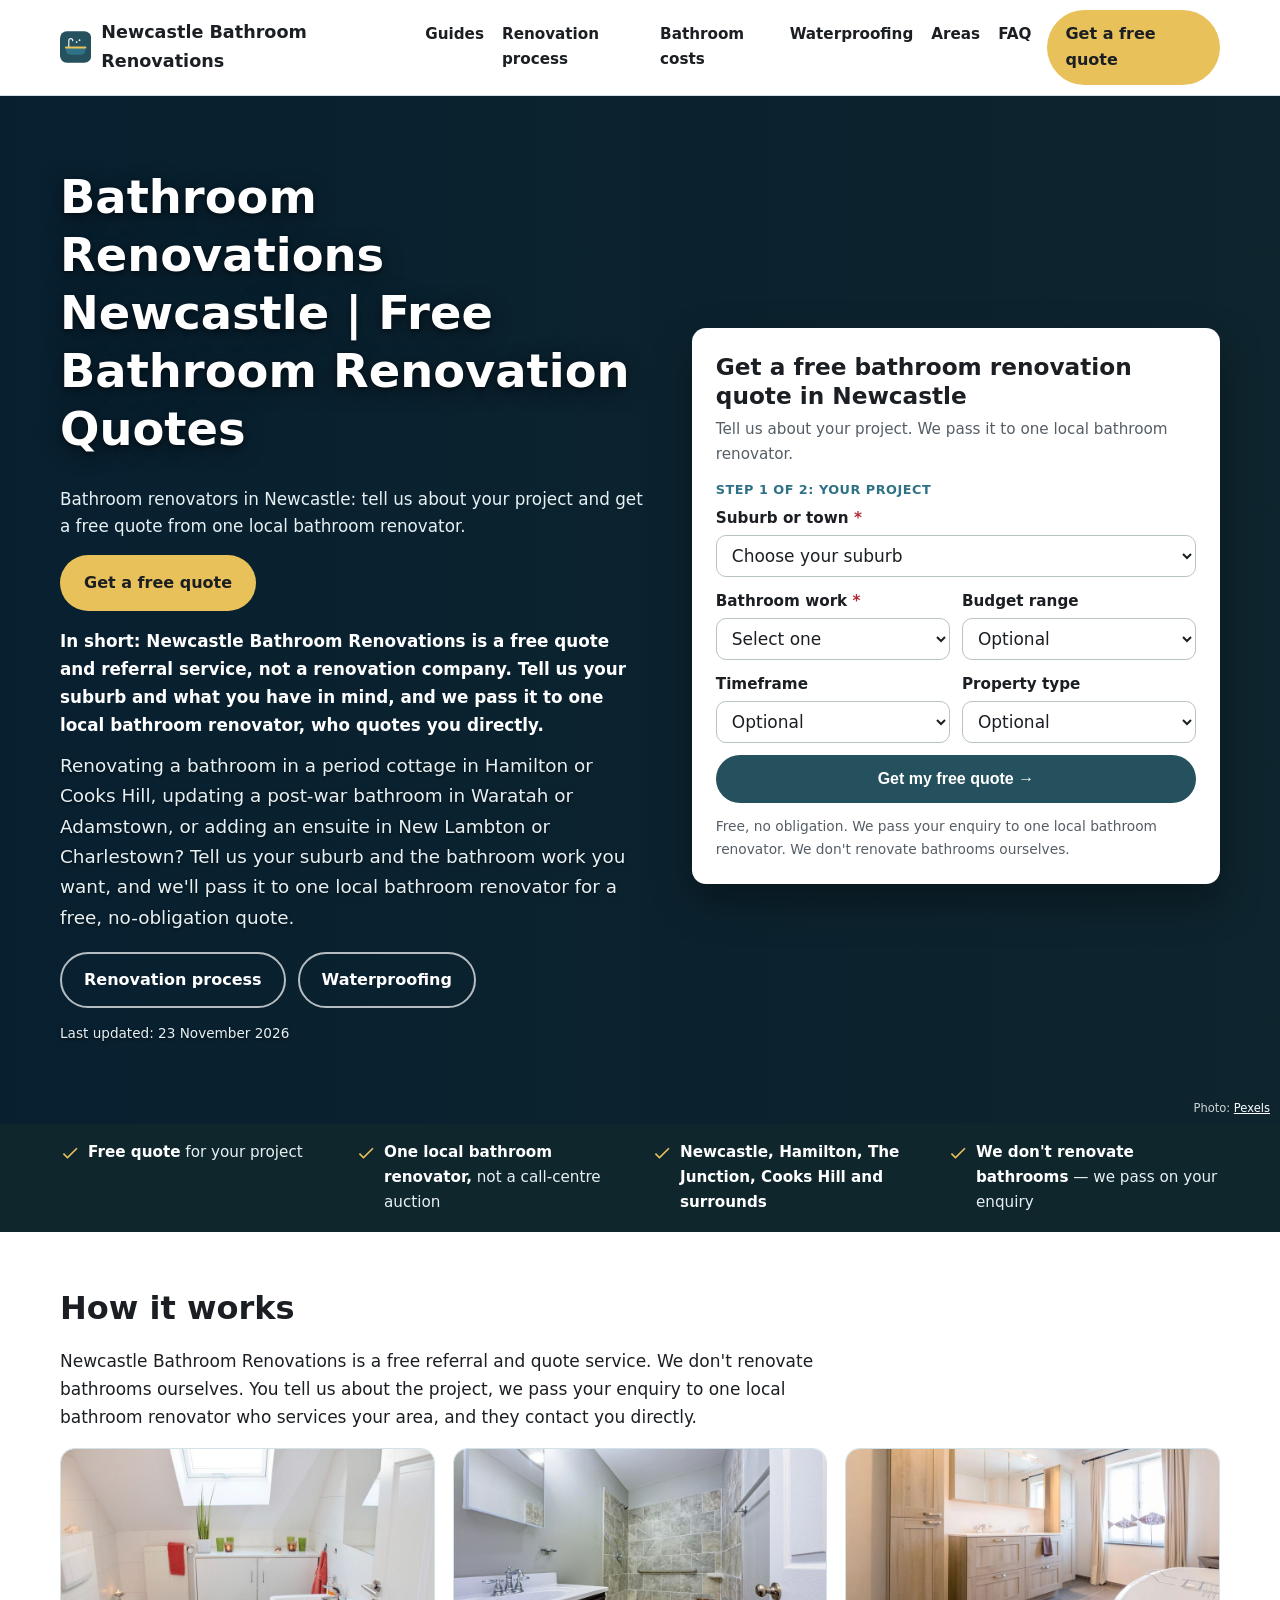
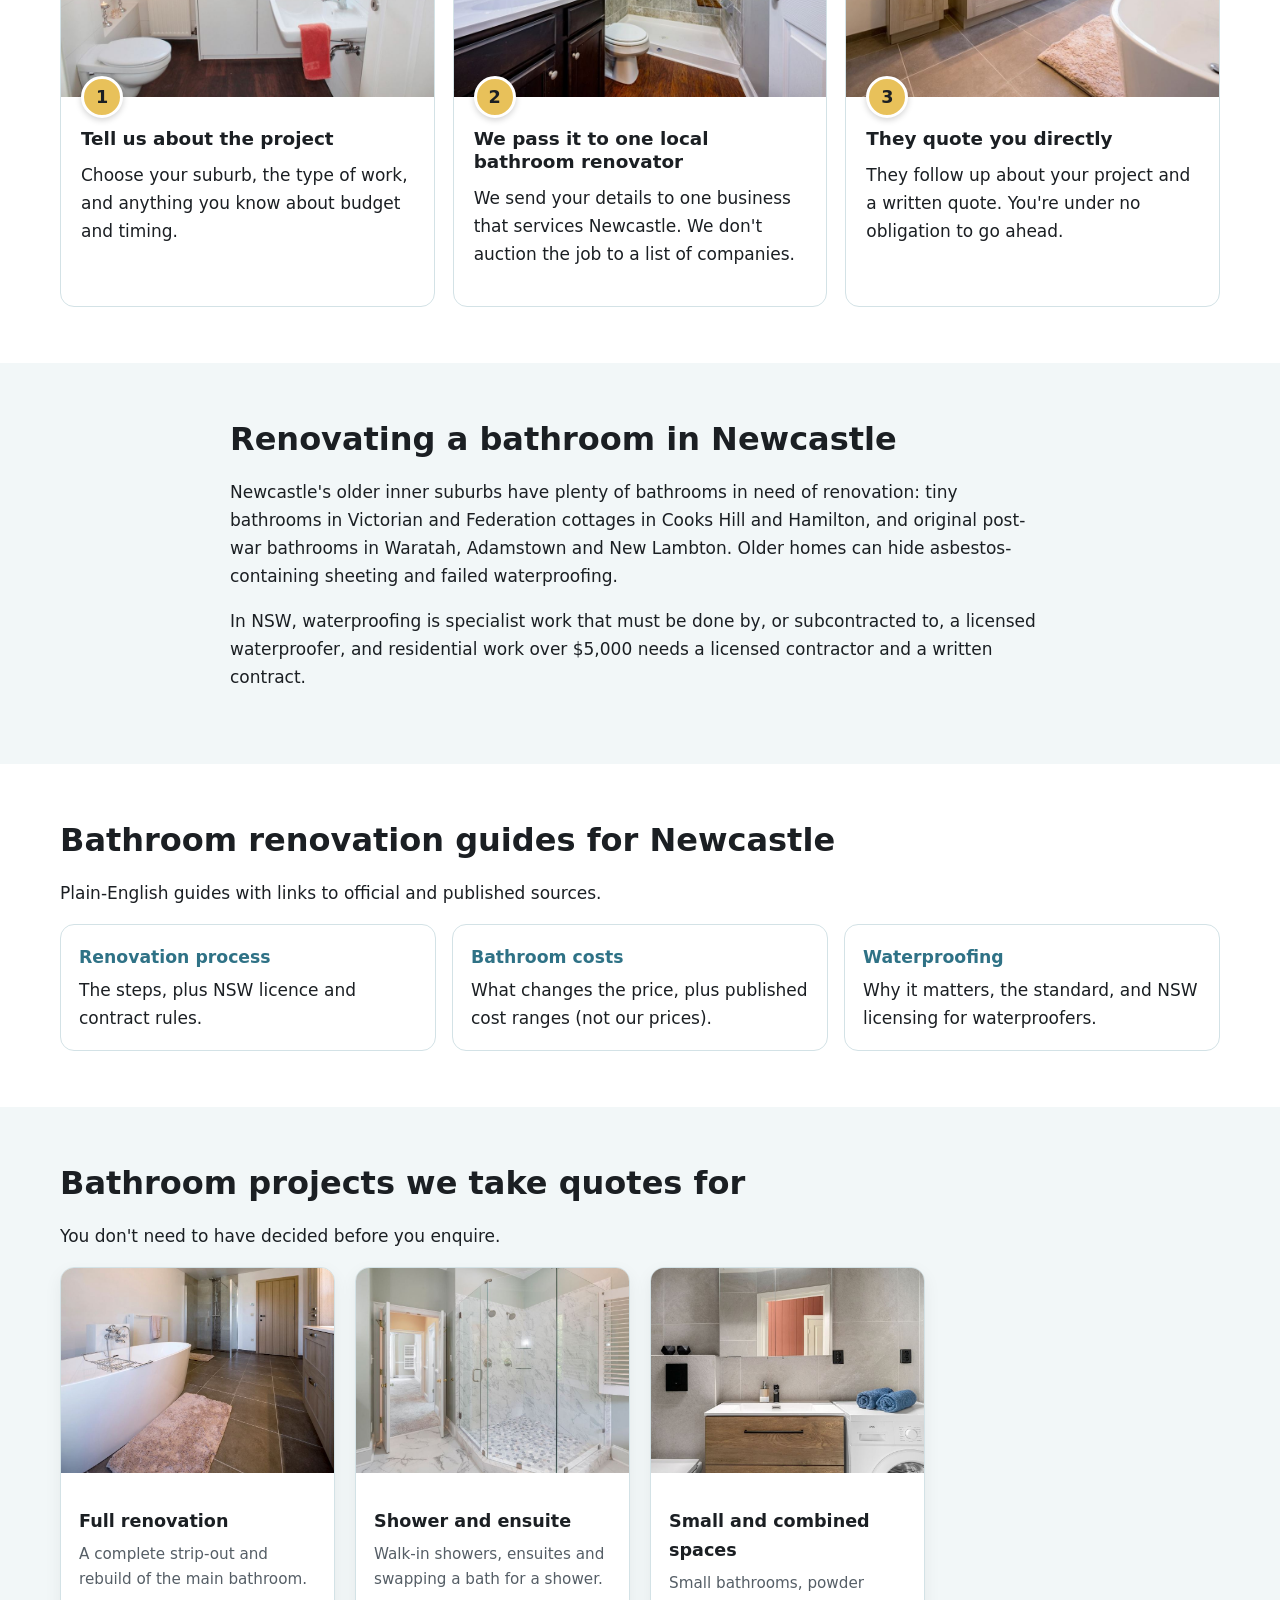
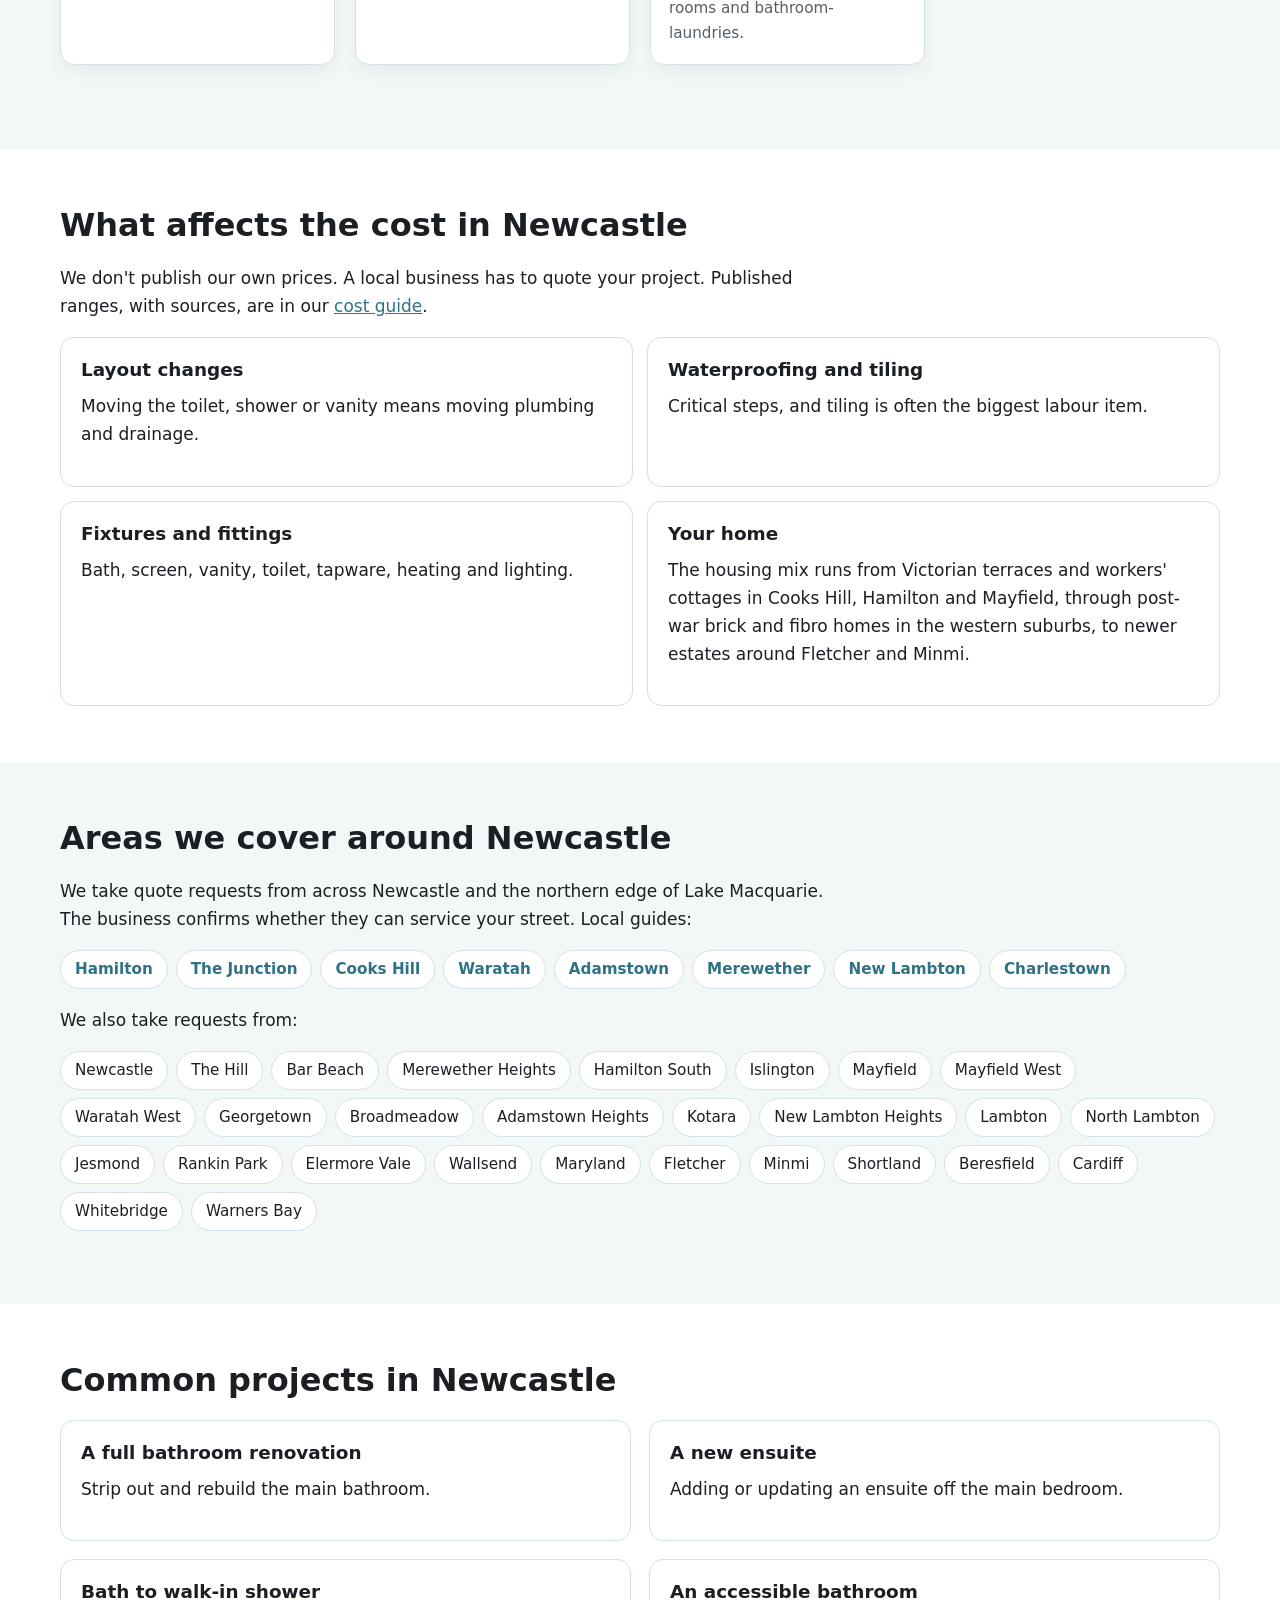
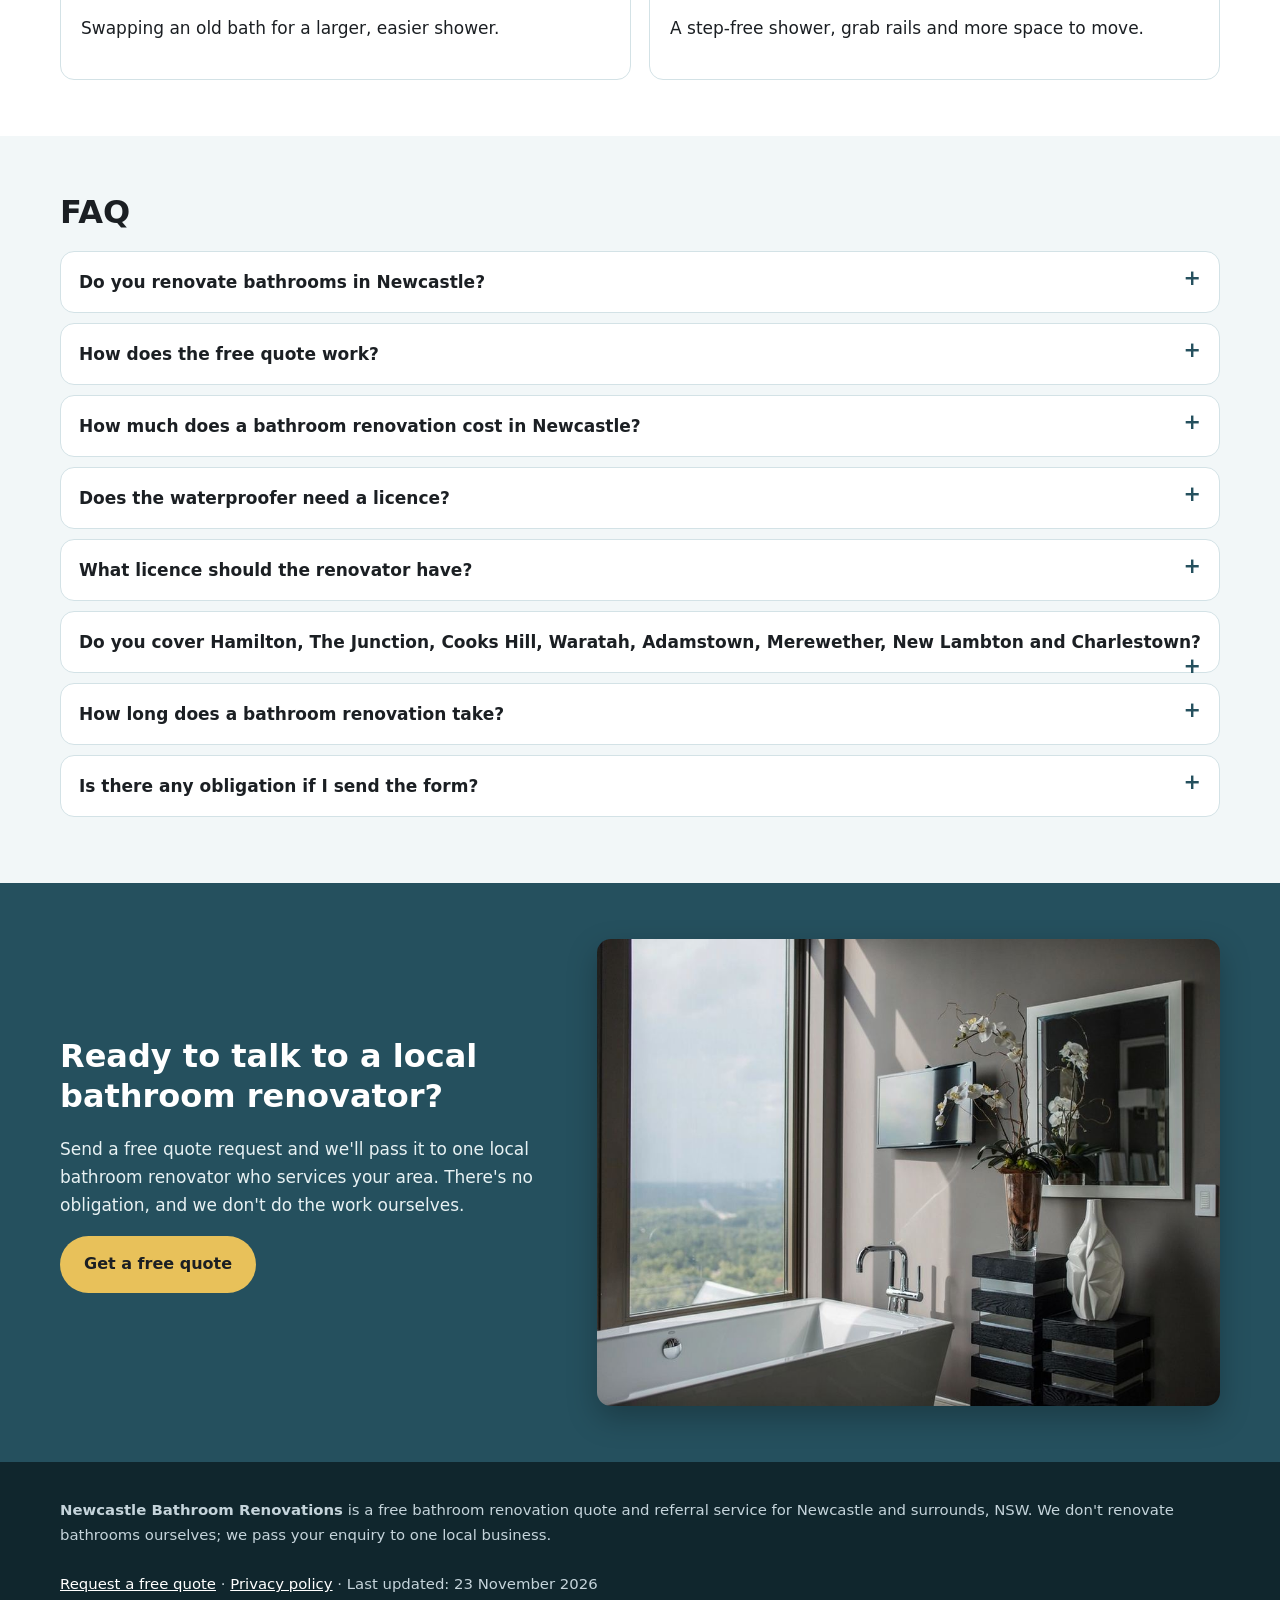
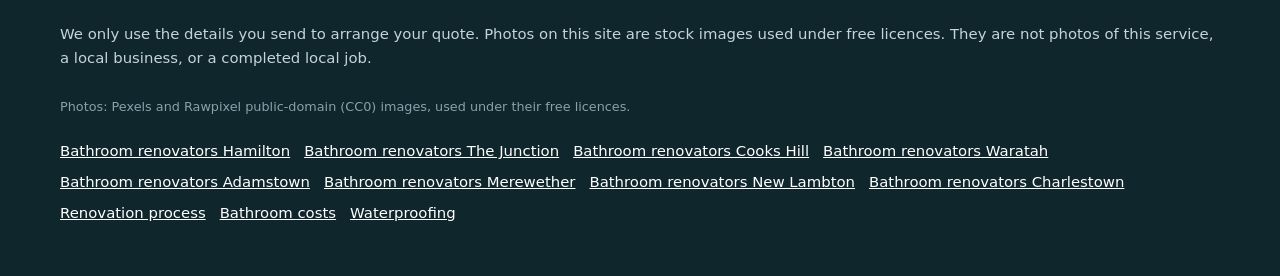
==== commit 5cb1b225: "Add GA4 measurement ID" ====
--- a/index.html
+++ b/index.html
@@ -20,10 +20,9 @@
 <meta name="twitter:image" content="https://newcastlebathroomrenovations.com.au/img/hero.jpg">
 <script>document.documentElement.classList.add('js')</script>
 <link rel="stylesheet" href="/styles.css">
-<!-- GA4: Google tag (gtag.js) goes here once the GA4 property for newcastlebathroomrenovations.com.au is created.
-<script async src="https://www.googletagmanager.com/gtag/js?id=G-XXXXXXXXXX"></script>
-<script>window.dataLayer=window.dataLayer||[];function gtag(){dataLayer.push(arguments);}gtag('js',new Date());gtag('config','G-XXXXXXXXXX');</script>
--->
+<!-- GA4 Measurement ID G-DM1R0FQD68 -->
+<script async src="https://www.googletagmanager.com/gtag/js?id=G-DM1R0FQD68"></script>
+<script>window.dataLayer=window.dataLayer||[];function gtag(){dataLayer.push(arguments);}gtag('js',new Date());gtag('config','G-DM1R0FQD68');</script>
 <script type="application/ld+json">
 {
  "@context": "https://schema.org",
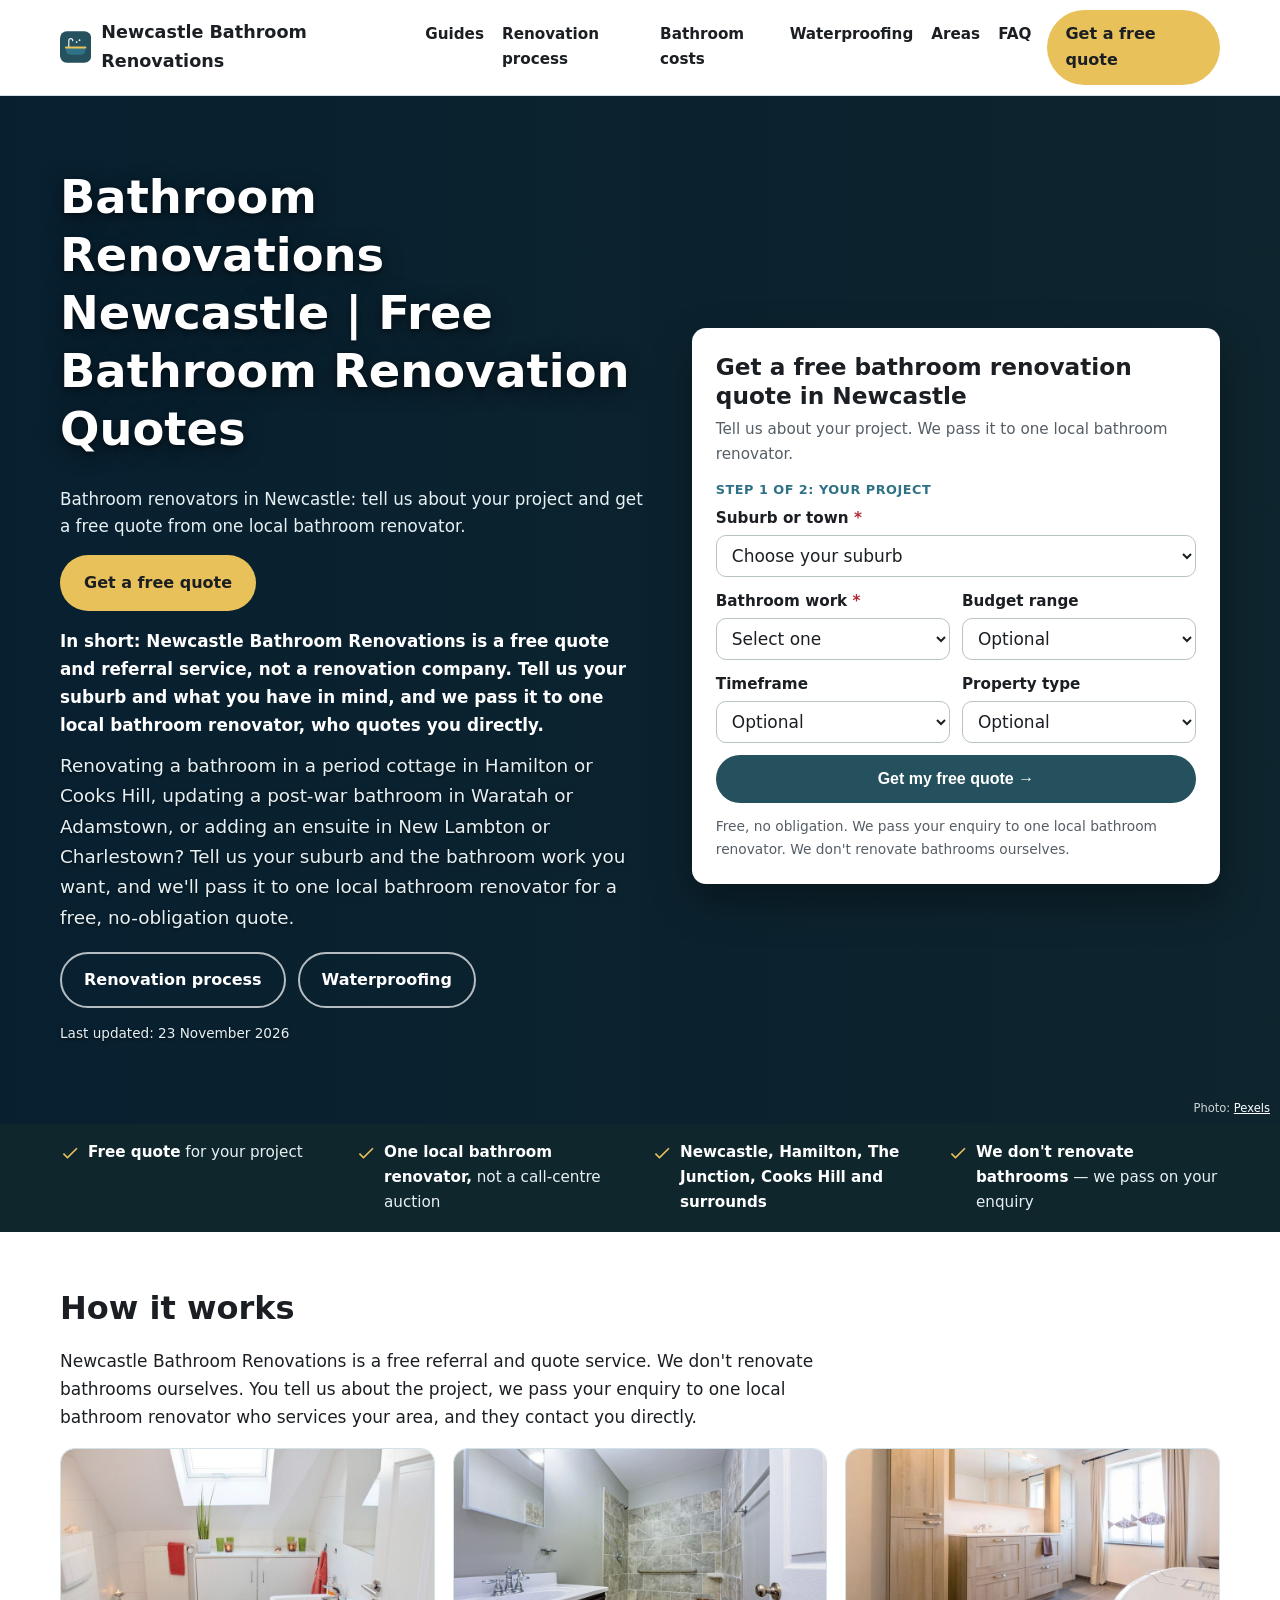
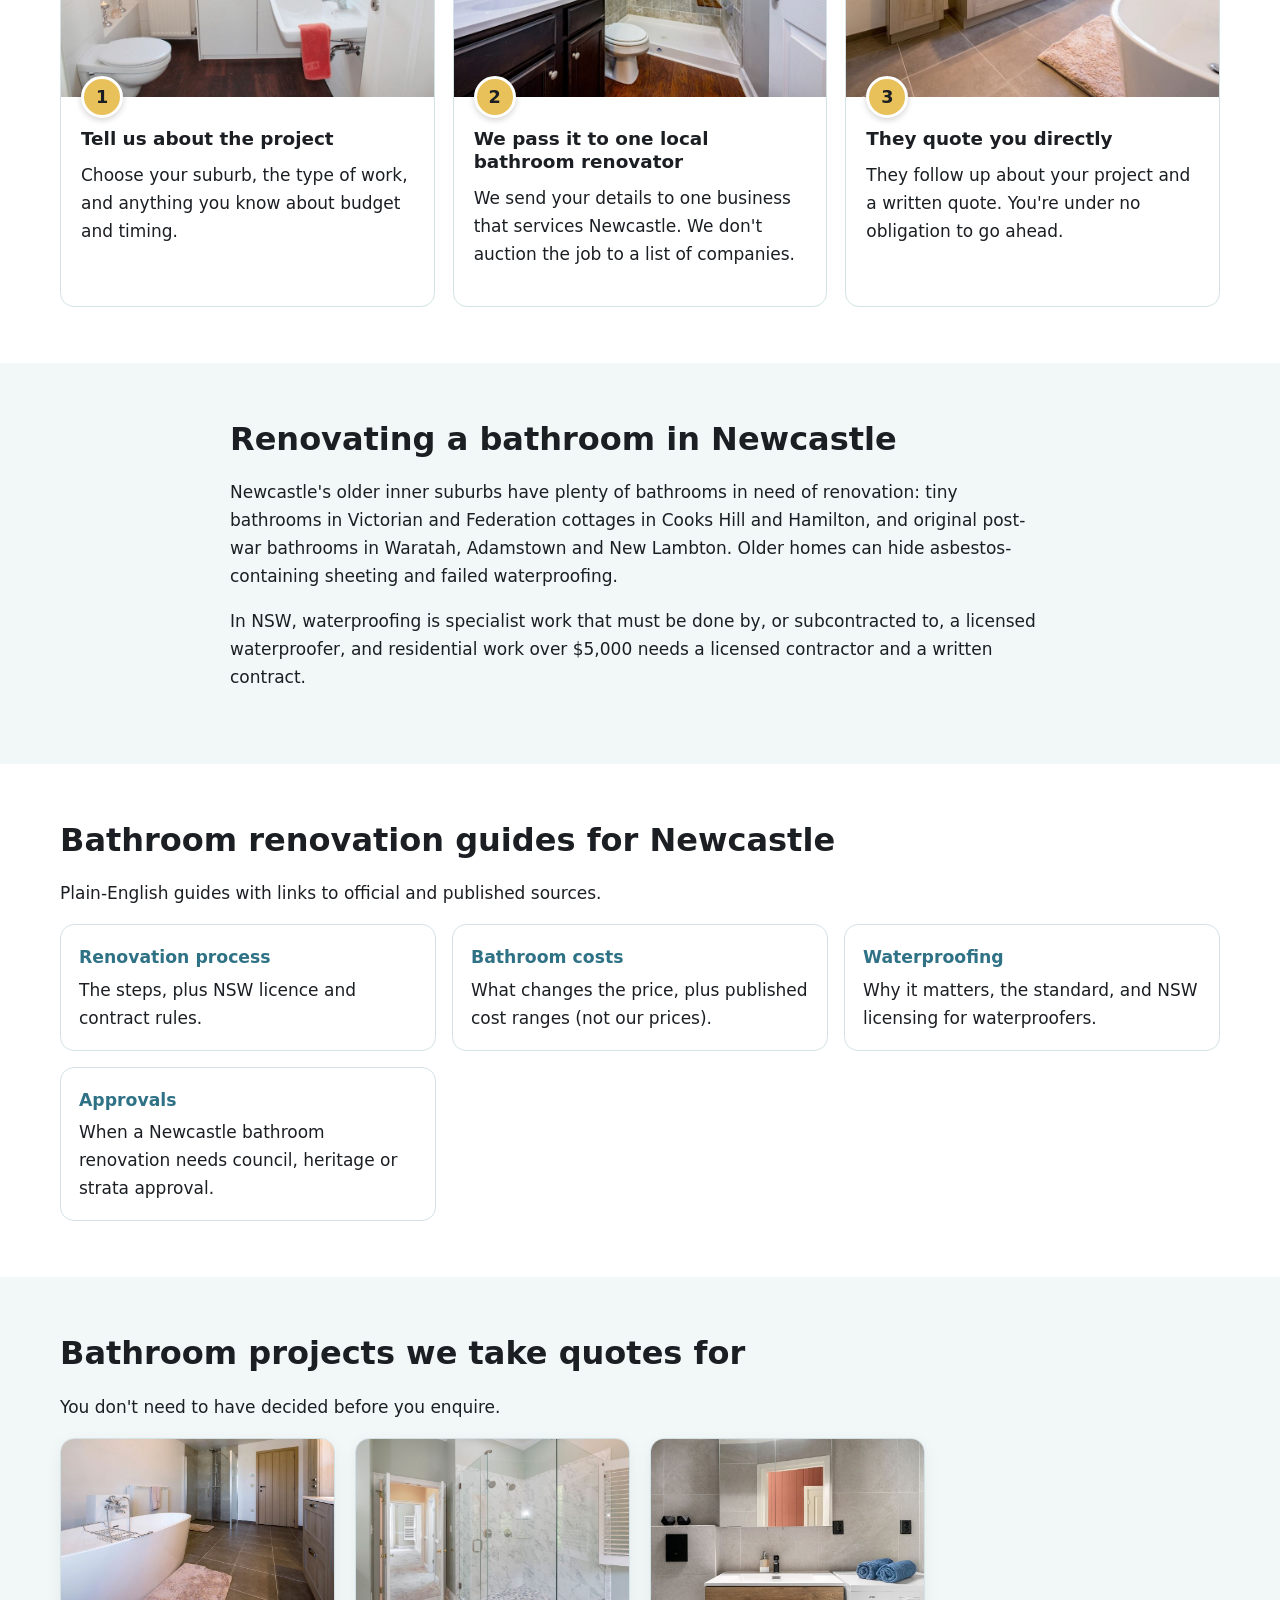
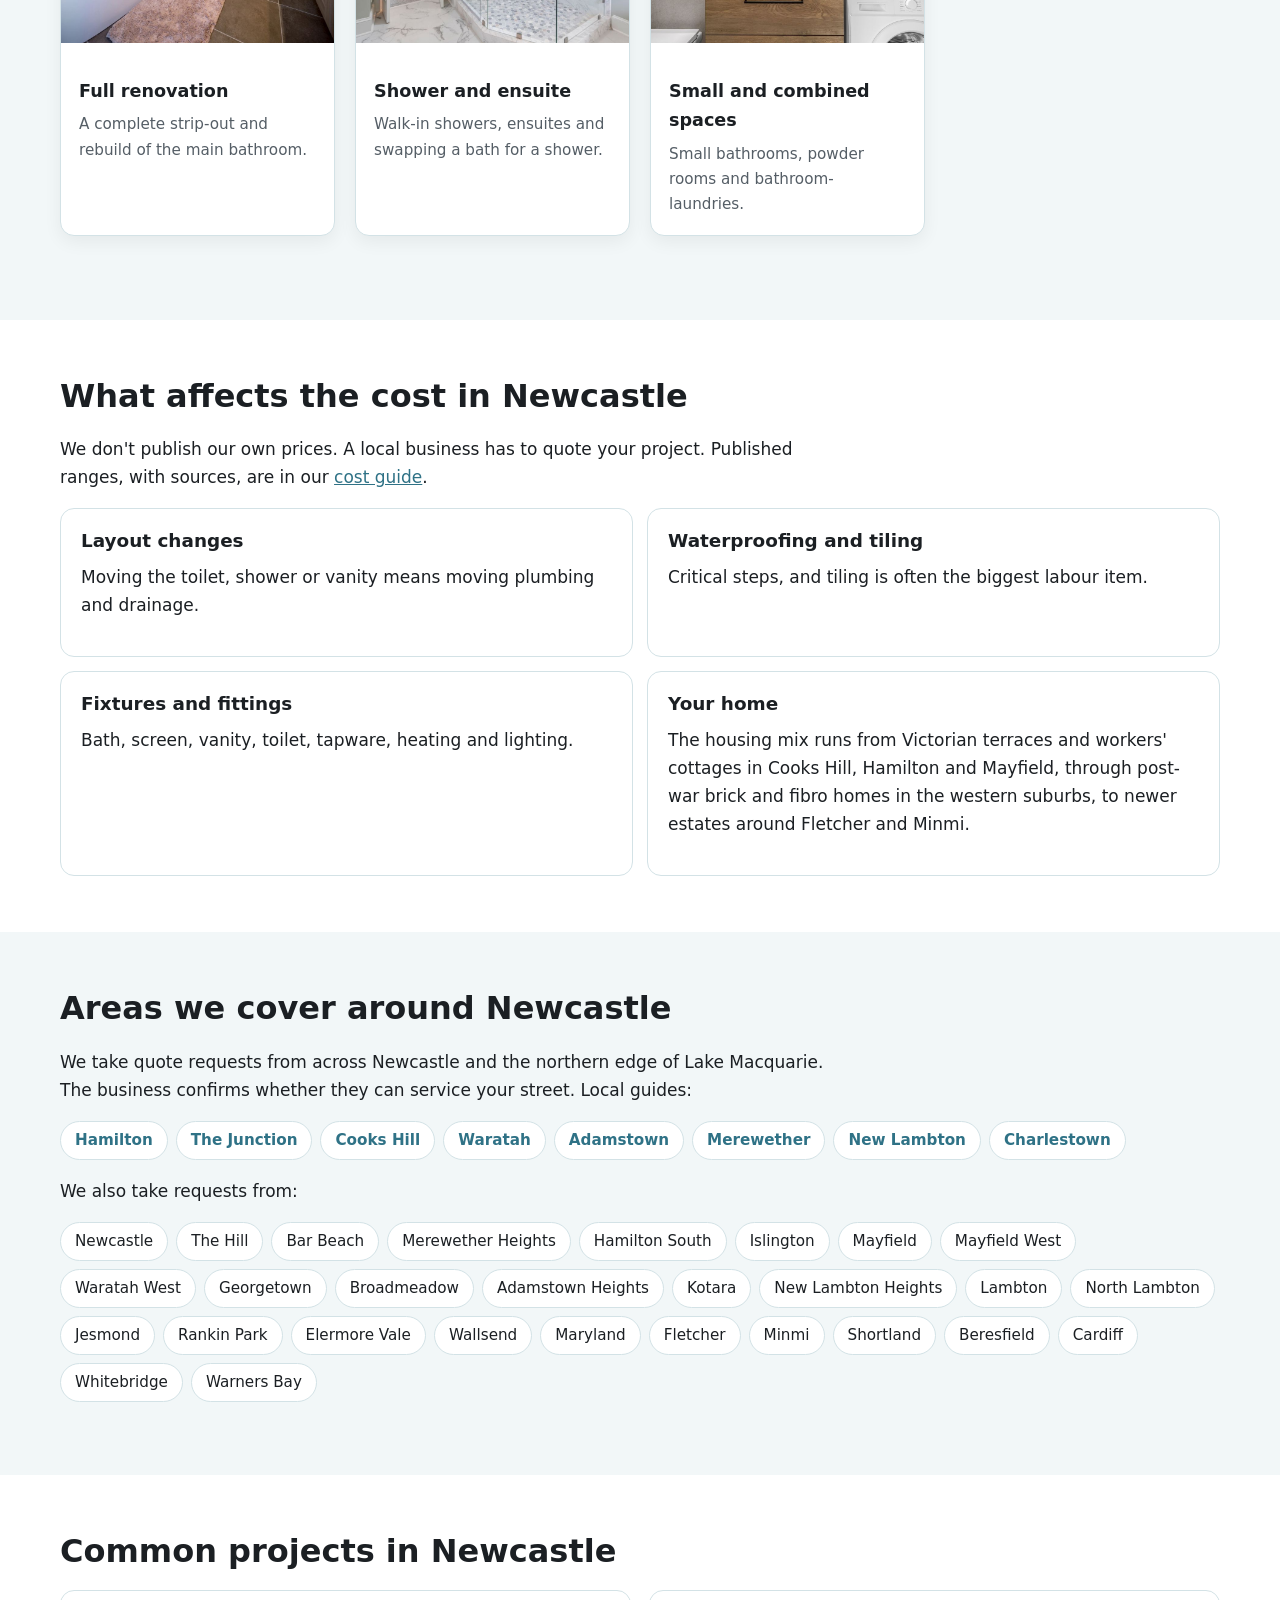
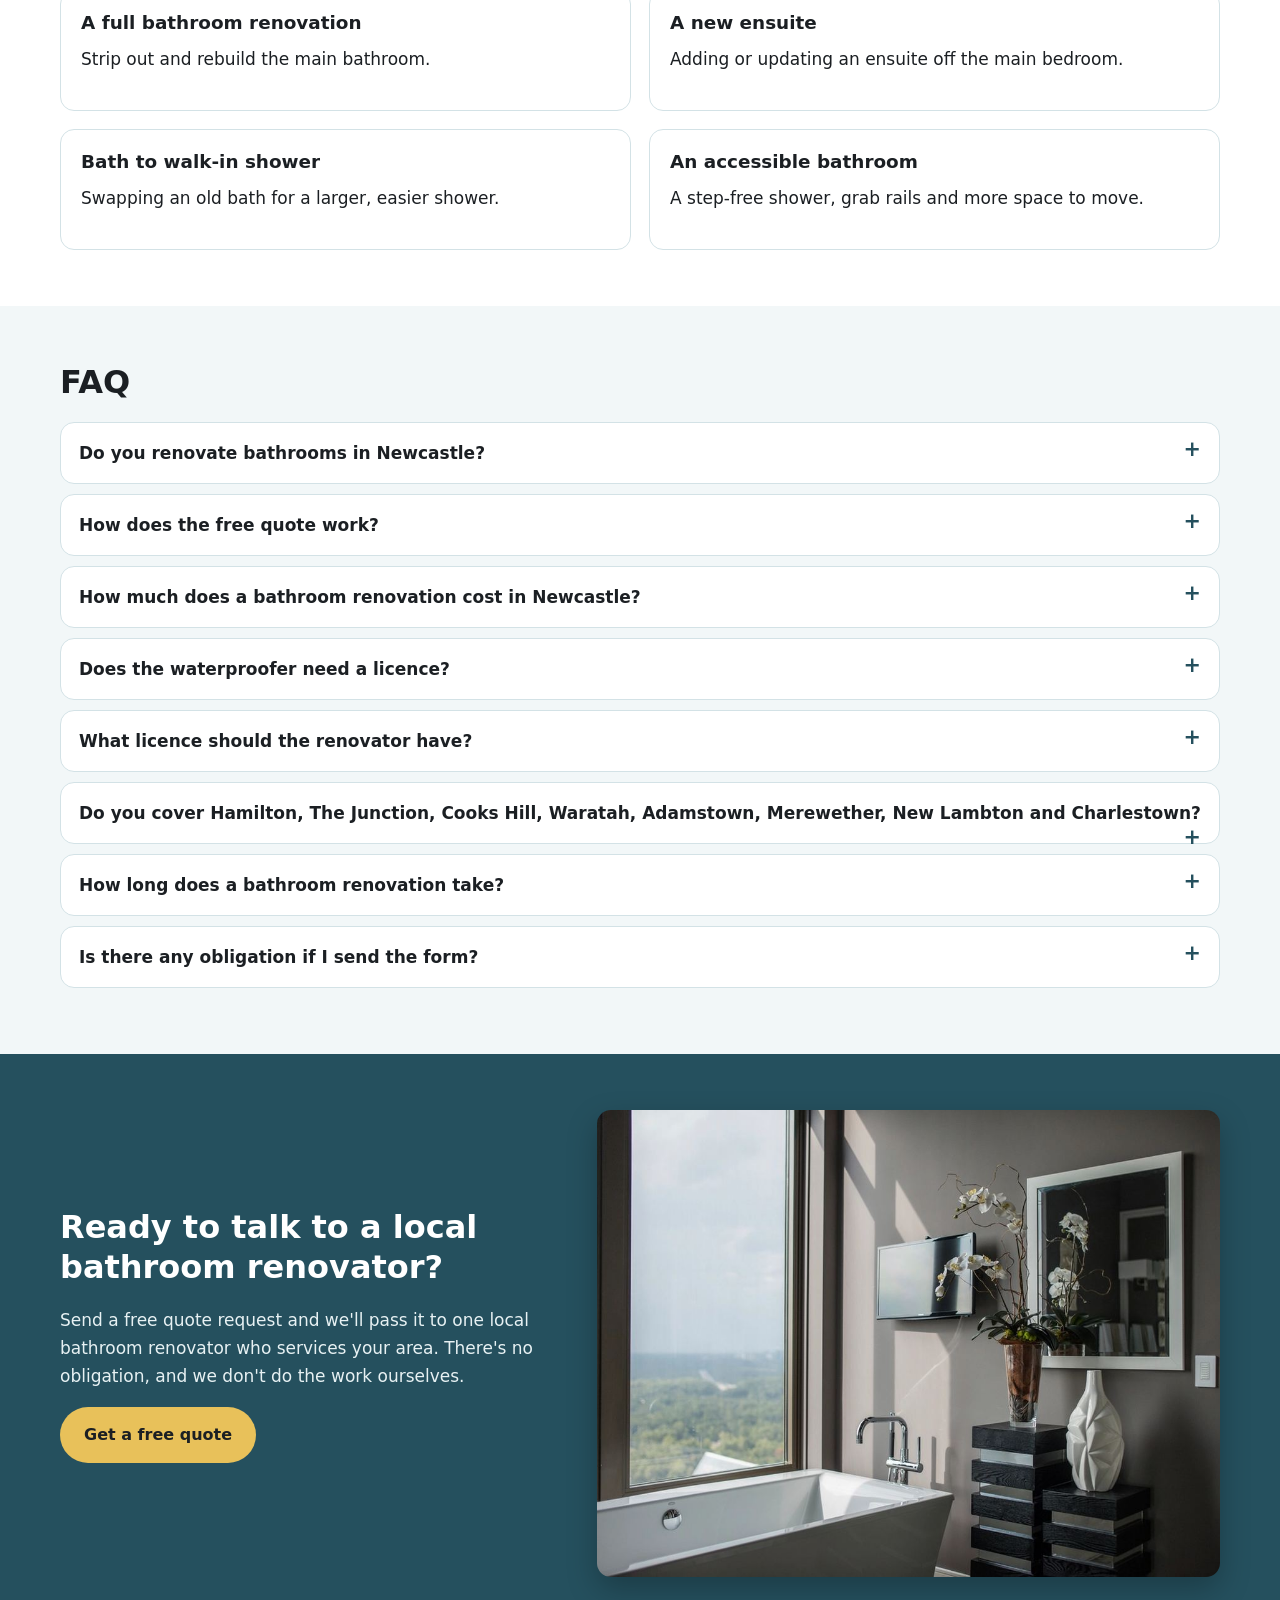
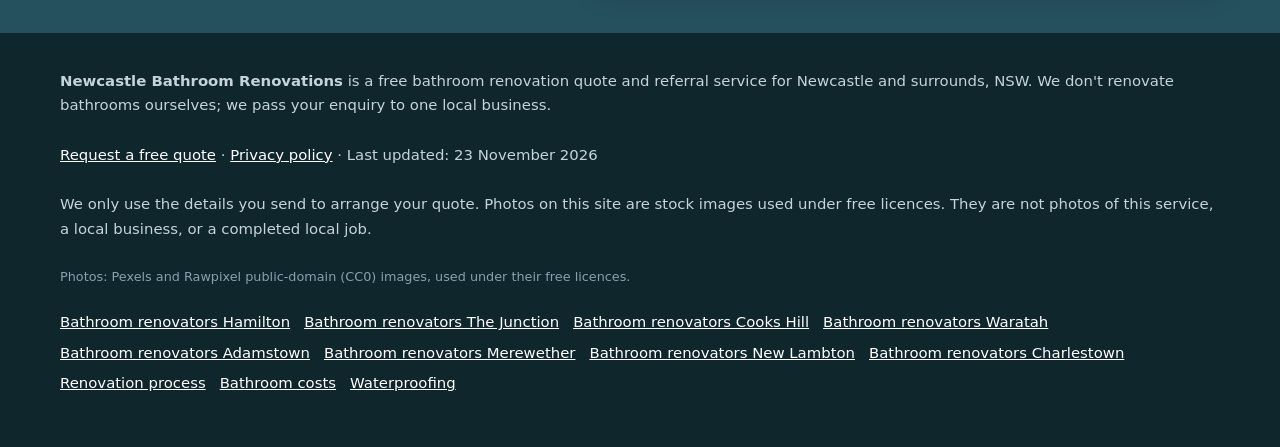
==== commit 691bd71d: "Add guide page /bathroom-renovation-approvals/" ====
--- a/index.html
+++ b/index.html
@@ -335,7 +335,7 @@
   <div class="wrap">
     <h2 id="guides-h">Bathroom renovation guides for Newcastle</h2>
     <p class="intro">Plain-English guides with links to official and published sources.</p>
-    <div class="guide-cards"><a href="/bathroom-renovation-process/"><strong>Renovation process</strong> The steps, plus NSW licence and contract rules.</a><a href="/bathroom-renovation-costs/"><strong>Bathroom costs</strong> What changes the price, plus published cost ranges (not our prices).</a><a href="/bathroom-waterproofing/"><strong>Waterproofing</strong> Why it matters, the standard, and NSW licensing for waterproofers.</a></div>
+    <div class="guide-cards"><a href="/bathroom-renovation-process/"><strong>Renovation process</strong> The steps, plus NSW licence and contract rules.</a><a href="/bathroom-renovation-costs/"><strong>Bathroom costs</strong> What changes the price, plus published cost ranges (not our prices).</a><a href="/bathroom-waterproofing/"><strong>Waterproofing</strong> Why it matters, the standard, and NSW licensing for waterproofers.</a><a href="/bathroom-renovation-approvals/"><strong>Approvals</strong> When a Newcastle bathroom renovation needs council, heritage or strata approval.</a></div>
   </div>
 </section>
 <section class="alt" id="types" aria-labelledby="types-h">
